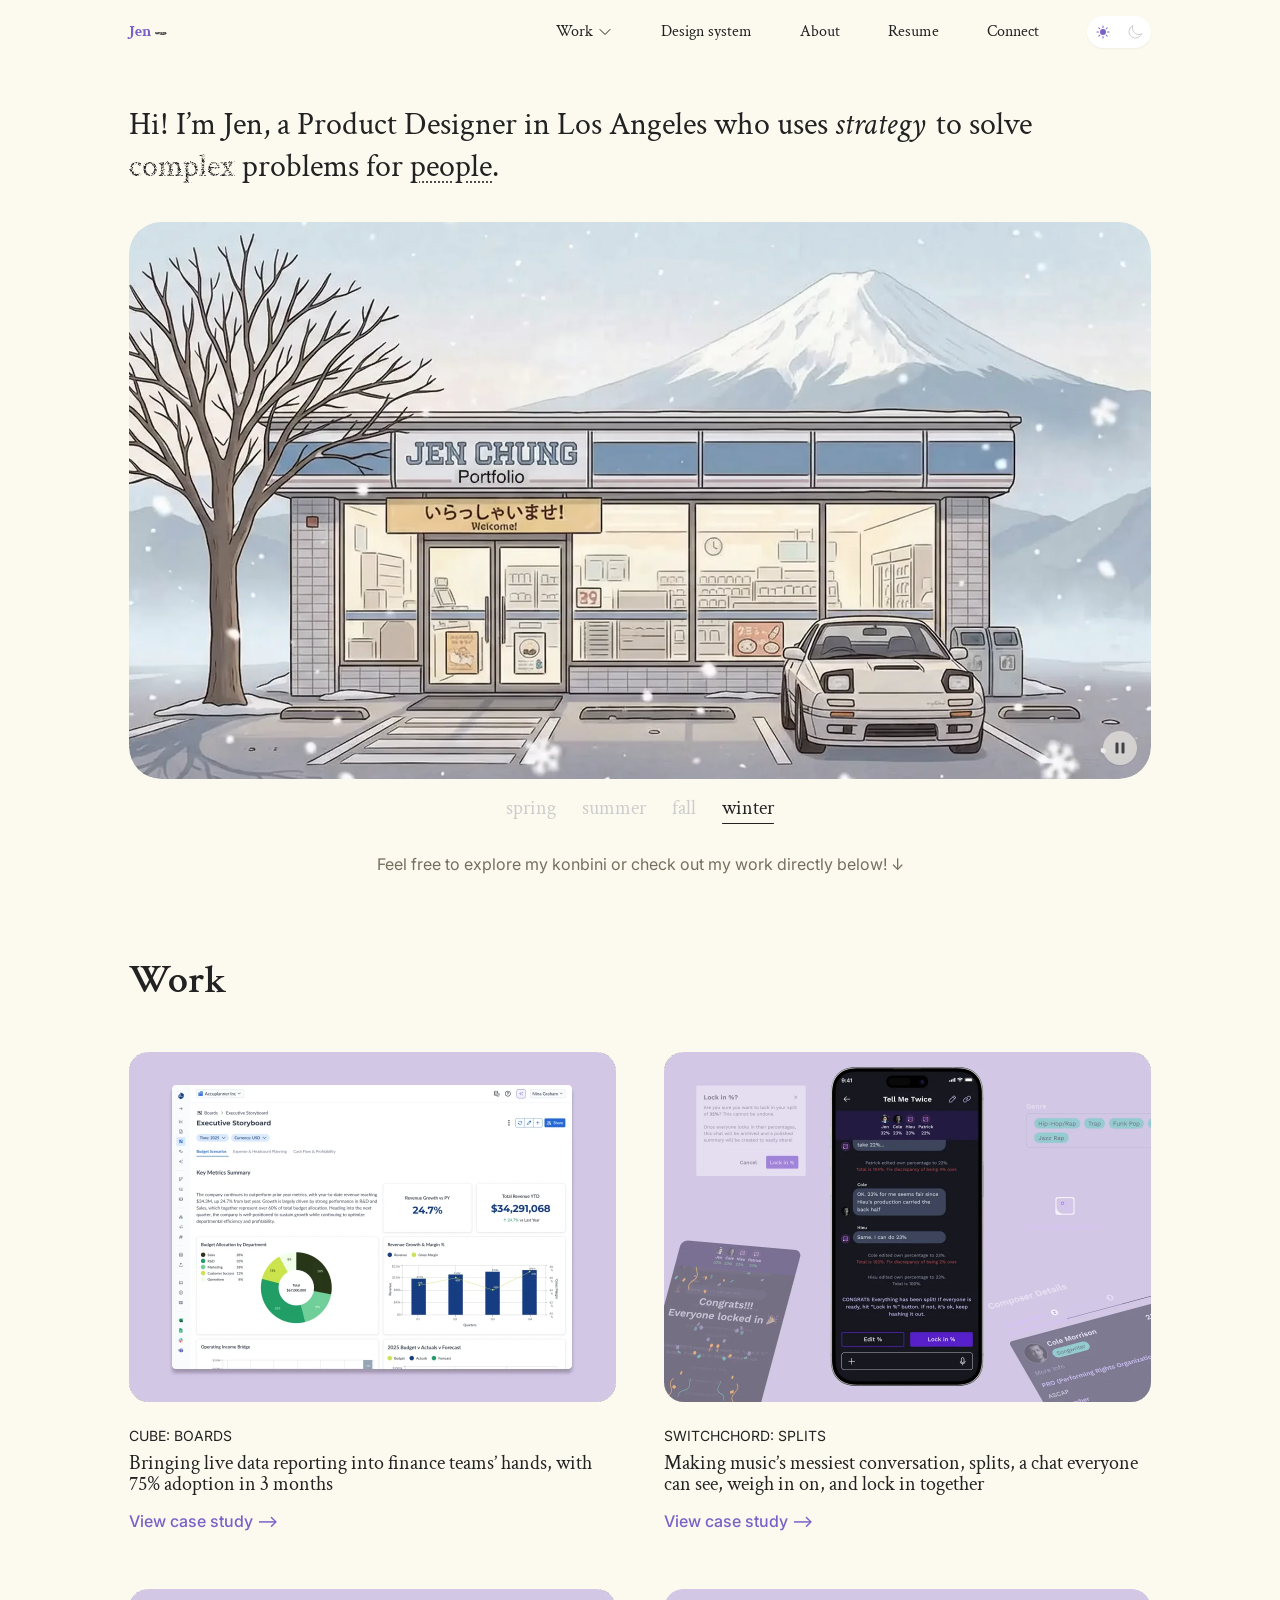
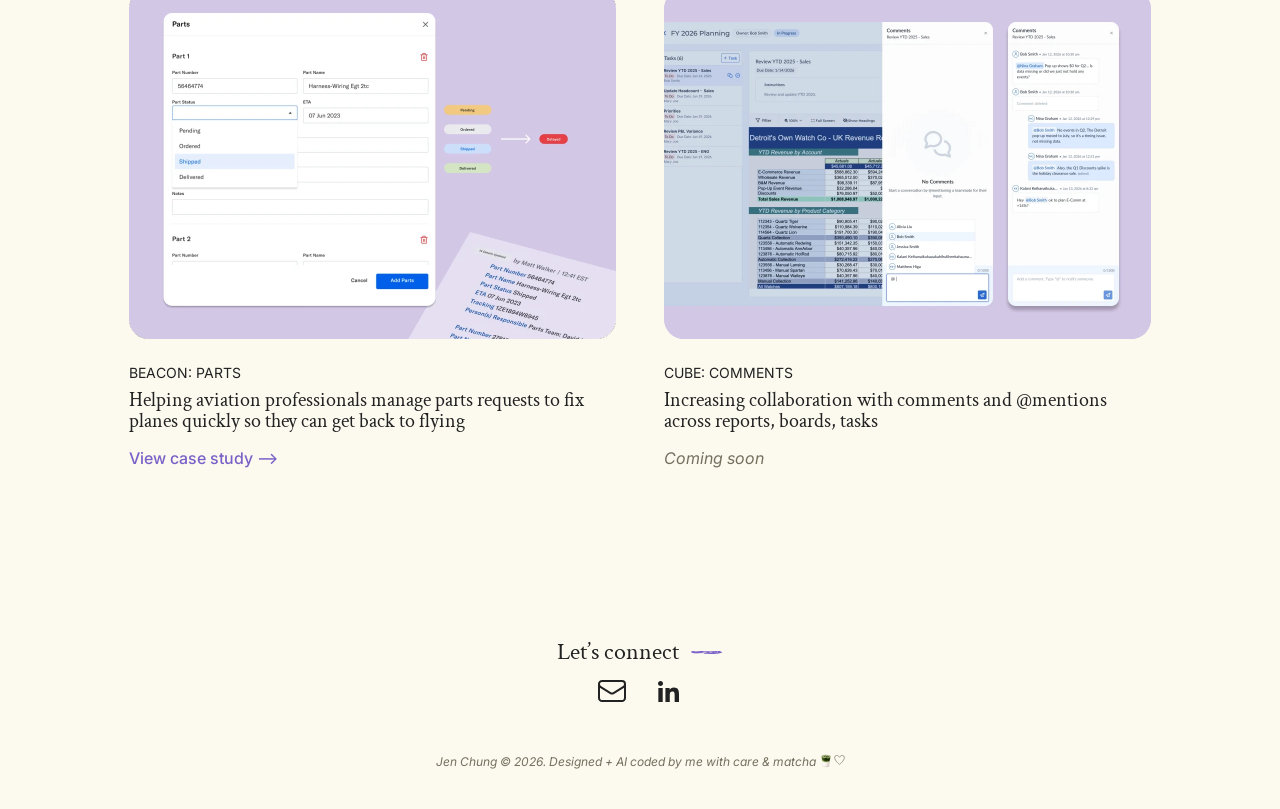
==== index.html @ a560f804 "Add Cube: Comments page; new copy, pagers, blurred 500s, new resumes - Cube: Comments: short page fr" ====
<!doctype html>
<html lang="en" data-theme="light">
<head>
<meta charset="utf-8">
<meta name="viewport" content="width=device-width, initial-scale=1">
<title>Jen Chung - Product Designer &amp; Builder</title>
<meta name="description" content="Jen Chung is a Product Designer in Los Angeles who uses strategy, craft, and curiosity to solve complex problems for people — mostly startups.">
<!-- Link previews (LinkedIn, Slack, iMessage…): images are 1200 × 630 in assets/share/ -->
<meta property="og:type" content="website">
<meta property="og:site_name" content="Jen Chung">
<meta property="og:title" content="Jen Chung - Product Designer &amp; Builder">
<meta property="og:description" content="Jen Chung is a Product Designer in Los Angeles who uses strategy, craft, and curiosity to solve complex problems for people — mostly startups.">
<meta property="og:url" content="https://jen-chung.com/">
<meta property="og:image" content="https://jen-chung.com/assets/share/home.jpg">
<meta property="og:image:width" content="1200">
<meta property="og:image:height" content="630">
<meta property="og:image:alt" content="The konbini storefront from Jen Chung’s portfolio, beside her name and intro">
<meta name="twitter:card" content="summary_large_image">
<link rel="icon" href="assets/favicon/favicon-48.png" sizes="48x48" type="image/png">
<link rel="icon" href="assets/favicon/favicon-light.svg" type="image/svg+xml" data-favicon>   <!-- js/site.js swaps in favicon-dark.svg in dark mode -->
<link rel="apple-touch-icon" href="assets/favicon/apple-touch-icon.png">
<!-- Analytics: Umami Cloud (no cookies). data-domains: only counts visits on the live site, not local previews.
     ✏️ jenchuu.github.io is there for testing during Phase 6: remove it (and reset the stats in Umami) before going live.
     Click events: links with data-umami-event="…" (Resume, Email, LinkedIn, case study cards) + "Case study unlocked" in js/site.js -->
<script defer src="https://cloud.umami.is/script.js" data-website-id="02b9c8de-7507-452b-8b9c-7aef02b59c9d" data-domains="jen-chung.com,www.jen-chung.com,jenchuu.github.io"></script>
<meta name="theme-color" content="#fcf9ef">
<script>
  // Set the theme before the page paints, so there's no flash of the wrong colors.
  // A visitor's choice is remembered; first-time visitors get light (the site's default).
  (function () {
    var t = 'light';
    try { t = localStorage.getItem('jc-theme') || t; } catch (e) {}
    document.documentElement.dataset.theme = t === 'dark' ? 'dark' : 'light';
    // Cards animate in as they scroll into view (skipped for reduced motion)
    if ('IntersectionObserver' in window && !matchMedia('(prefers-reduced-motion: reduce)').matches) document.documentElement.classList.add('reveal-ready');
  })();
</script>
<link rel="preconnect" href="https://fonts.googleapis.com">
<link rel="preconnect" href="https://fonts.gstatic.com" crossorigin>
<link rel="stylesheet" href="https://fonts.googleapis.com/css2?family=Crimson+Text:wght@400;600;700&family=Inter:ital,wght@0,400;0,500;1,400&display=swap">
<link rel="stylesheet" href="css/site.css">
</head>
<body>
<a class="skip-link" href="#work">Skip to work</a>

<!-- ===== Nav ===== -->
<header class="nav nav-auto wrap">
  <div class="nav-bar">
    <a class="logo" href="./" aria-label="Jen Chung, home">Jen<img src="assets/icons/logo-dash.svg" alt=""></a>
    <nav class="nav-links" aria-label="Main">
      <div class="nav-link-list" id="nav-menu">
        <div class="nav-work">
          <button class="nav-work-btn" type="button" aria-expanded="false" aria-controls="work-menu">Work<svg class="nav-chevron" viewBox="0 0 24 24" aria-hidden="true"><path d="m19.5 8.25-7.5 7.5-7.5-7.5" fill="none" stroke="currentColor" stroke-width="1.5" stroke-linecap="round" stroke-linejoin="round"/></svg></button>
          <div class="nav-work-menu" id="work-menu"><div>   <!-- ✏️ case studies, in this order -->
            <a href="cube-boards.html">Cube: Boards</a>
            <a href="switchchord-splits.html">Switchchord: Splits</a>
            <a href="parts-management.html">Beacon: Parts</a>
            <a href="cube-comments.html">Cube: Comments</a>
            <a class="nav-view-all" href="#work">View all <span class="arrow">--&gt;</span></a>
          </div></div>
        </div>
        <a href="design-system.html">Design system</a>
        <a href="about.html">About</a>
        <a href="https://drive.google.com/file/d/1gC43h86qrHcaTnvZw_c9qj-CiYkb4hD7/view?usp=sharing" target="_blank" rel="noopener" data-resume data-umami-event="Resume">Resume</a>
        <a href="mailto:hello@jen-chung.com" data-umami-event="Email">Connect</a>
      </div>
      <div class="nav-tools">
        <button class="theme-toggle" id="theme-toggle" type="button" aria-label="Dark mode" aria-pressed="false">
          <img class="is-light" src="assets/icons/sun-filled.svg" alt=""><img class="is-light" src="assets/icons/moon-outlined.svg" alt="">
          <img class="is-dark" src="assets/icons/sun-outlined.svg" alt=""><img class="is-dark" src="assets/icons/moon-filled.svg" alt="">
        </button>
        <button class="menu-btn" id="menu-btn" type="button" aria-label="Menu" aria-expanded="false" aria-controls="nav-menu">
          <svg class="menu-open" viewBox="0 0 24 24" width="32" height="32" aria-hidden="true"><path d="M3.75 6.75h16.5M3.75 12h16.5m-16.5 5.25h16.5" fill="none" stroke="currentColor" stroke-width="1.5" stroke-linecap="round" stroke-linejoin="round"/></svg>
          <svg class="menu-close" viewBox="0 0 24 24" width="32" height="32" aria-hidden="true"><path d="M6 18 18 6M6 6l12 12" fill="none" stroke="currentColor" stroke-width="1.5" stroke-linecap="round" stroke-linejoin="round"/></svg>
        </button>
      </div>
    </nav>
  </div>
</header>

<main>
  <h1 class="sr-only">Jen Chung - Product Designer &amp; Builder</h1>   <!-- the visible intro is inside the konbini frame; this gives the page its own main heading -->
  <!-- ===== Hero: the konbini (its own file, konbini/konbini-hero.html) ===== -->
  <section class="hero wrap" aria-label="Introduction">
    <iframe class="hero-frame" id="hero" title="Jen's konbini: intro and interactive storefront" allow="autoplay"></iframe>
  </section>

  <!-- ===== Work ===== -->
  <section class="section wrap" id="work" aria-labelledby="work-title">
    <div>
      <h2 id="work-title">Work</h2>
      <div class="grid grid-work">
        <!-- ✏️ Each card: image, label, description, link. -->
        <a class="card reveal" href="cube-boards.html" data-umami-event="Case study card" data-umami-event-study="cube-boards">
          <div class="card-media"><img src="assets/work/cube-boards.webp" alt="Cube Boards executive storyboard with budget and revenue charts" width="974" height="700" loading="lazy"></div>
          <div class="card-body">
            <h3 class="card-label">CUBE: BOARDS</h3>
            <p class="card-desc">Bringing live data reporting into finance teams’ hands, with 75% adoption in 3 months</p>
            <span class="card-cta" aria-hidden="true">View case study <span class="arrow">--&gt;</span></span>
          </div>
        </a>

        <a class="card reveal" href="switchchord-splits.html" data-umami-event="Case study card" data-umami-event-study="switchchord-splits">
          <div class="card-media"><img src="assets/work/switchchord-splits.webp" alt="Switchchord splits workspace chat where collaborators lock in their percentages" width="974" height="700" loading="lazy"></div>
          <div class="card-body">
            <h3 class="card-label">SWITCHCHORD: SPLITS</h3>
            <p class="card-desc">Making music’s messiest conversation, splits, a chat everyone can see, weigh in on, and lock in together</p>
            <span class="card-cta" aria-hidden="true">View case study <span class="arrow">--&gt;</span></span>
          </div>
        </a>

        <a class="card reveal" href="parts-management.html" data-umami-event="Case study card" data-umami-event-study="parts-management">
          <div class="card-media"><img src="assets/work/beacon-parts.webp" alt="Beacon parts request form with order status tags" width="974" height="700" loading="lazy"></div>
          <div class="card-body">
            <h3 class="card-label">BEACON: PARTS</h3>
            <p class="card-desc">Helping aviation professionals manage parts requests to fix planes quickly so they can get back to flying</p>
            <span class="card-cta" aria-hidden="true">View case study <span class="arrow">--&gt;</span></span>
          </div>
        </a>

        <a class="card reveal" href="cube-comments.html" data-umami-event="Case study card" data-umami-event-study="cube-comments">   <!-- a short page (hero + promo video) until the full case study is written -->
          <div class="card-media"><img src="assets/work/cube-comments.webp" alt="Cube comments and @mentions" width="974" height="700" loading="lazy"></div>
          <div class="card-body">
            <h3 class="card-label">CUBE: COMMENTS</h3>
            <p class="card-desc">Increasing collaboration with comments and @mentions across reports, boards, tasks</p>
            <span class="card-cta card-soon" aria-hidden="true">Coming soon</span>
          </div>
        </a>
      </div>
    </div>
  </section>

  <!-- ===== Archive: saved for a later release =====
       Hidden for the first release: a <template> isn't shown, read out or loaded. To bring it back, delete the
       <template> and </template> lines (js/site.js and css/site.css still handle #archive).
       ⚠️ Also switch venmo.html's pager back to "BACK TO ← Archive" (href index.html#archive, aria-label "Back to Archive"). -->
  <template id="archive-later">
  <section class="section wrap" id="archive" aria-labelledby="archive-title">
    <div>
      <h2 id="archive-title">Archive</h2>
      <!-- ✏️ Placeholder images and copy from Figma — replace as the archive is decided.
           To link a card, change <div class="card reveal"> to <a class="card reveal" href="…"> (and </div> to </a>). -->
      <div class="grid grid-archive">
        <div class="card reveal">
          <div class="card-media"><img src="assets/archive/cube-ai-improvements.webp" alt="" width="618" height="616"></div>
          <div class="card-body"><h3 class="card-label">CUBE: AI IMPROVEMENTS</h3><p class="card-desc">Led AI UX improvements across Boards, Decks, Planner, and AI Analyst</p></div>
        </div>
        <div class="card reveal">
          <div class="card-media"><img src="assets/archive/cube-background-tasks.webp" alt="" width="618" height="616"></div>
          <div class="card-body"><h3 class="card-label">CUBE: BACKGROUND TASKS</h3><p class="card-desc">Improved background task card states</p></div>
        </div>
        <div class="card reveal">
          <div class="card-media"><img src="assets/archive/cube-tables.webp" alt="" width="618" height="616"></div>
          <div class="card-body"><h3 class="card-label">CUBE: TABLES</h3><p class="card-desc">New feature where users can build tables directly in Cube Workspace and have it available everywhere tables are used, including spreadsheet</p></div>
        </div>
        <div class="card reveal">
          <div class="card-media"><img src="assets/archive/beacon-internal-teams.webp" alt="" width="618" height="616"></div>
          <div class="card-body"><h3 class="card-label">BEACON: INTERNAL TEAMS</h3><p class="card-desc">Helping aviation professionals manage parts requests to fix planes quickly so they can get back to flying</p></div>
        </div>
        <div class="card reveal">
          <div class="card-media"><img src="assets/archive/beacon-pause-maintenance.webp" alt="" width="618" height="616"></div>
          <div class="card-body"><h3 class="card-label">BEACON: PAUSE MAINTENANCE</h3><p class="card-desc">Feature added to Venmo to help users easily split uneven shared bills</p></div>
        </div>
        <div class="card reveal">
          <div class="card-media"><img src="assets/archive/beacon-custom-message-tags.webp" alt="" width="618" height="616"></div>
          <div class="card-body"><h3 class="card-label">BEACON: CUSTOM MESSAGE TAGS</h3><p class="card-desc">Feature added to Venmo to help users easily split uneven shared bills</p></div>
        </div>
        <a class="card reveal" href="venmo.html" data-umami-event="Case study card" data-umami-event-study="venmo">   <!-- opens the Venmo case study -->
          <div class="card-media"><img src="assets/archive/venmo.webp" alt="" width="618" height="616"></div>
          <div class="card-body"><h3 class="card-label">VENMO</h3><p class="card-desc">Feature added to Venmo to help users easily split uneven shared bills</p></div>
        </a>
        <div class="card reveal">
          <div class="card-media"><img src="assets/archive/hack-for-la.webp" alt="" width="618" height="616"></div>
          <div class="card-body"><h3 class="card-label">HACK FOR LA: CIVIC TECH JOBS</h3><p class="card-desc">Helping aviation professionals manage parts requests to fix planes quickly so they can get back to flying</p></div>
        </div>
        <div class="card reveal">
          <div class="card-media"><img src="assets/archive/traversync.webp" alt="" width="618" height="616"></div>
          <div class="card-body"><h3 class="card-label">TRAVERSYNC: MOBILE APP</h3><p class="card-desc">Feature added to Venmo to help users easily split uneven shared bills</p></div>
        </div>
      </div>
    </div>
  </section>
  </template>
</main>

<!-- ===== Footer ===== -->
<footer class="footer" id="connect">
  <div class="connect">
    <h2 class="connect-title">Let’s connect <img src="assets/icons/connect-line.svg" alt=""></h2>
    <div class="socials">
      <a href="mailto:hello@jen-chung.com" data-umami-event="Email" aria-label="Email Jen">
        <svg viewBox="-3 0 30 24" aria-hidden="true"><path d="M21.75 6.75v10.5a2.25 2.25 0 0 1-2.25 2.25h-15a2.25 2.25 0 0 1-2.25-2.25V6.75m19.5 0A2.25 2.25 0 0 0 19.5 4.5h-15a2.25 2.25 0 0 0-2.25 2.25m19.5 0v.243a2.25 2.25 0 0 1-1.07 1.916l-7.5 4.615a2.25 2.25 0 0 1-2.36 0L3.32 8.91a2.25 2.25 0 0 1-1.07-1.916V6.75" fill="none" stroke="currentColor" stroke-width="1.5" stroke-linecap="round" stroke-linejoin="round"/></svg>
      </a>
      <a href="https://www.linkedin.com/in/jennifer-chung/" data-umami-event="LinkedIn" target="_blank" rel="noopener" aria-label="Jen on LinkedIn">
        <svg viewBox="0 0 40 32" aria-hidden="true"><path fill="currentColor" d="M14.7006 26.8802H10.3469V12.9395H14.7006V26.8802ZM12.5214 11.0379C11.1292 11.0379 10 9.89131 10 8.50703C10 7.84212 10.2656 7.20443 10.7385 6.73426C11.2114 6.26409 11.8527 5.99995 12.5214 5.99995C13.1901 5.99995 13.8315 6.26409 14.3043 6.73426C14.7772 7.20443 15.0428 7.84212 15.0428 8.50703C15.0428 9.89131 13.9131 11.0379 12.5214 11.0379ZM30.9953 26.8802H26.6509V20.0939C26.6509 18.4766 26.6181 16.4025 24.3873 16.4025C22.1237 16.4025 21.7769 18.1597 21.7769 19.9774V26.8802H17.4278V12.9395H21.6034V14.8412H21.6644C22.2456 13.7458 23.6655 12.59 25.7838 12.59C30.19 12.59 31 15.475 31 19.2224V26.8802H30.9953Z"/></svg>
      </a>
    </div>
  </div>
  <p class="colophon">Jen Chung © 2026. Designed + AI coded by me with care &amp; <span class="colophon-end">matcha<span class="colophon-icons" aria-hidden="true"><img src="assets/icons/matcha.png" alt="" width="12" height="15"><svg viewBox="0 0 11.35 10.86" width="11" height="10"><path d="M5.676 10.375S13.243 4.082 10.294 1.138C7.984-1.168 5.676 2.488 5.676 2.488S3.365-1.168 1.056 1.138C-1.891 4.082 5.676 10.375 5.676 10.375Z" fill="none" stroke="currentColor" stroke-width=".75"/></svg></span></span></p>
</footer>

<script src="js/site.js"></script>
</body>
</html>
---- css/site.css ----
/* ==========================================================================
   jen-chung.com — site styles
   Design source: Figma "Portfolio designs 2026" › Home_LightTheme_Final / Home_DarkTheme_Final
   ========================================================================== */

/* ---- Tokens ----------------------------------------------------------------
   Same names as Figma › Style Guide 2026 › Design System 2026 (a Figma variable like text/primary
   is --text-primary here). Colors are set once for light mode, then swapped in the dark block
   below. ✏️ To change a color everywhere, change it here.
   Icons are Heroicons v2 (heroicons.com), outline style with a 1.5 stroke, solid for the active
   light/dark icon. The one exception is the LinkedIn logo (Font Awesome brands). */
/* Color, light mode. [data-theme] on any element (not just the page) switches what's inside it,
   which is how the design system page shows both modes side by side. */
:root, [data-theme="light"] {
  --bg-page: #fcf9ef;
  --bg-image: #d3c6e6;                   /* behind images and the video while they load */
  --bg-toggle: #ffffff;
  --bg-veil: rgb(252 249 239 / .9);      /* page color at 90%: password overlay + full-screen viewer */
  --text-primary: #222222;
  --text-secondary: #75705e;             /* labels, captions, colophon: 4.7:1 on the page (WCAG AA) */
  --text-on-accent: #ffffff;             /* text on a purple button */
  --text-heading: #6432ad;               /* case study section titles, stat numbers, card titles */
  --accent-default: #7961c7;
  --accent-hover: #6432ad;               /* text buttons + password button on hover / press */
  --border-card: linear-gradient(#7961c7, #7961c7);   /* solid for now; an image, so it can become a gradient */
  --border-rule: #cccccc;
  --border-input: #4e4e4e;
  --status-error: #d62022;               /* 4.9:1 on the page */
  --status-highlight: #d62022;           /* red "look here" boxes (screenshots look the same in both modes) */
}
:root {
  /* Type */
  --font-serif: "Crimson Text", Georgia, "Times New Roman", serif;   /* headings */
  --font-sans: "Inter", system-ui, -apple-system, "Segoe UI", sans-serif;   /* body, labels, buttons */

  /* Radius */
  --radius-xs: 4px;         /* focus ring */
  --radius-s: 8px;          /* ✏️ visuals, ✕, skip link, social icons */
  --radius-m: 16px;         /* outlined cards */
  --radius-l: 20px;         /* home cards */
  --radius-pill: 999px;     /* buttons, chips, toggle */

  /* Layout */
  --layout-content: 1022px; /* content column at 1280 (129px each side) */
  --layout-gutter: 16px;
  --layout-nav-height: 64px;

  /* Motion */
  --ease-out: cubic-bezier(.2, .8, .2, 1);
  --ease-rise: cubic-bezier(.16, 1, .3, 1);   /* soft rise, main images */

  /* Page settings */
  --hero-gap: 40px;         /* nav → intro sentence */
  --reveal-dur: 2s;         /* ✏️ how long each card's entrance takes */
}
[data-theme="dark"] {
  --bg-page: #121212;
  --bg-veil: rgb(18 18 18 / .9);
  --text-primary: #f2f2f2;
  --text-secondary: #a5a08f;             /* 7.2:1 on the page */
  --text-on-accent: #222222;
  --text-heading: #d4b5ff;               /* the light-mode purple is too dark to read here */
  --accent-default: #9e81ee;
  --accent-hover: #b39cf2;               /* lighter here, so it keeps contrast */
  --border-card: linear-gradient(to left, #7961c7, #d4b5ff 33%, #7961c7 67%);   /* as in Figma dark */
  --border-rule: #4e4e4e;
  --border-input: #cccccc;
  --status-error: #ef5b5c;               /* 5.6:1 on the page */
}
@media (min-width: 760px)  { :root { --layout-gutter: 24px; } }
@media (min-width: 1000px) { :root { --layout-gutter: max(24px, calc((100vw - var(--layout-content)) / 2)); } }

/* ---- Base ------------------------------------------------------------------- */
*, *::before, *::after { box-sizing: border-box; }
html { scroll-behavior: smooth; -webkit-text-size-adjust: 100%; }
@media (prefers-reduced-motion: reduce) { html { scroll-behavior: auto; } }
body {
  margin: 0;
  background: var(--bg-page);
  color: var(--text-primary);
  font-family: var(--font-serif);
  -webkit-font-smoothing: antialiased;
  transition: background-color .3s ease, color .3s ease;
}
img { display: block; max-width: 100%; }
a { color: inherit; }
button { font: inherit; color: inherit; background: none; border: 0; padding: 0; cursor: pointer; }
:focus-visible { outline: 2px solid var(--accent-default); outline-offset: 3px; border-radius: var(--radius-xs); }
.sr-only { position: absolute; width: 1px; height: 1px; overflow: hidden; clip: rect(0 0 0 0); white-space: nowrap; }
.skip-link { position: absolute; left: 16px; top: -48px; z-index: 100; padding: 8px 12px; border-radius: var(--radius-s); background: var(--text-primary); color: var(--bg-page); font-family: var(--font-sans); font-size: 14px; text-decoration: none; }
.skip-link:focus { top: 12px; }

.wrap { width: 100%; padding-inline: var(--layout-gutter); }
.wrap > * { max-width: var(--layout-content); margin-inline: auto; }

/* ---- Nav -------------------------------------------------------------------- */
.nav { position: relative; z-index: 20; }
.nav-bar {
  height: var(--layout-nav-height);
  display: flex; align-items: center; justify-content: space-between;
}
.logo {
  display: inline-flex; align-items: center; gap: 4px;
  font-weight: 700; font-size: 16px; line-height: 1.28;
  color: var(--accent-default);
  text-decoration: none;
}
.logo img { width: 12px; height: 20px; }
.nav-links { display: flex; align-items: center; gap: 48px; }
.nav-links a, .nav-work-btn {
  font-size: 16px; line-height: 1.37;
  text-decoration: none;
  transition: color .2s ease;
}
.nav-links a:hover { color: var(--accent-default); }
.nav-links a[aria-current] { text-decoration: underline; text-decoration-thickness: 1px; text-underline-offset: 6px; }   /* the page you're on (Design system, or the case study in the Work menu) */

/* Work: opens a list of the case studies + View all (Figma 4802:413; on phones it expands
   inside the full-page menu instead, Figma 4817:691). Opens on hover or click (js/site.js). */
.nav-work-btn { display: inline-flex; align-items: center; gap: 4px; }
.nav-chevron { width: 16px; height: 16px; flex: none; transition: transform .25s var(--ease-out); }
.nav-work-menu > div { display: flex; flex-direction: column; gap: 4px; }
.nav-work-menu a { padding: 10px 0; }
.nav-work-menu a:hover { color: var(--accent-hover); }
/* View all: a text button, like View case study on the cards */
.nav-links .nav-view-all {
  align-self: flex-start;
  padding: 8px; margin-inline: -8px;   /* like .card-cta: lines up with the text around it */
  font-family: var(--font-sans); font-weight: 500; font-size: 16px; line-height: 1.37;
  color: var(--accent-default);
}
.nav-view-all .arrow { display: inline-block; transition: transform .25s var(--ease-out); }
.nav-view-all:hover .arrow, .nav-view-all:focus-visible .arrow { transform: translateX(4px); }
.nav-links .nav-view-all:hover, .nav-links .nav-view-all:focus-visible { color: var(--accent-hover); }
@media (prefers-reduced-motion: reduce) { .nav-view-all:hover .arrow, .nav-view-all:focus-visible .arrow { transform: none; } }

/* Light/dark switch (Figma 6796:8401) */
.theme-toggle {
  display: inline-flex; align-items: center; gap: 16px;
  padding: 8px; border-radius: var(--radius-pill);
  background: var(--bg-toggle);
  box-shadow: 0 1px 2px rgba(10, 13, 18, .05);
}
.theme-toggle img { width: 16px; height: 16px; }
:root[data-theme="dark"] .theme-toggle .is-light,
:root:not([data-theme="dark"]) .theme-toggle .is-dark { display: none; }

/* ☰ turns into the same ✕ as the case-study close buttons (they swap with a quick fade + turn) */
.menu-btn { display: none; width: 32px; height: 32px; place-items: center; }
.menu-btn svg { grid-area: 1 / 1; transition: opacity .2s ease, transform .25s var(--ease-out); }
.menu-close { opacity: 0; transform: rotate(-45deg); }
.nav.is-open .menu-open { opacity: 0; transform: rotate(45deg); }
.nav.is-open .menu-close { opacity: 1; transform: none; }
.nav-tools { display: flex; align-items: center; gap: 16px; }

/* Phones: ☰ opens a full-page menu with lines between the links; Work expands in place,
   its case studies indented underneath */
@media (max-width: 759px) {
  .menu-btn { display: inline-grid; }
  .nav-links .nav-link-list {
    position: absolute; left: 0; right: 0; top: var(--layout-nav-height);
    height: calc(100vh - var(--layout-nav-height));
    height: calc(100dvh - var(--layout-nav-height));
    overflow-y: auto; overscroll-behavior: contain;
    display: flex; flex-direction: column;
    padding: 8px var(--layout-gutter) 20px;
    background: var(--bg-page);
    opacity: 0; transform: translateY(-8px); visibility: hidden;
    transition: opacity .2s ease, transform .25s var(--ease-out), visibility 0s linear .25s;
  }
  .nav.is-open .nav-link-list { opacity: 1; transform: none; visibility: visible; transition-delay: 0s; }
  .nav-link-list > a, .nav-work-btn { padding: 10px 0; font-size: 20px; }
  .nav-link-list > * + * { margin-top: 4px; border-top: 1px solid var(--border-rule); }   /* 4px, the line, 4px */
  .nav-link-list > * + a { padding-top: 13px; }
  .nav-work-btn { width: 100%; justify-content: space-between; text-align: left; }
  .nav-chevron { width: 24px; height: 24px; transition: none; }   /* flips straight to ⌃, no turn */
  .nav-work.is-open .nav-chevron { transform: rotate(180deg); }
  .nav-work-menu { display: grid; grid-template-rows: 0fr; transition: grid-template-rows .3s var(--ease-out); }
  .nav-work-menu > div { min-height: 0; overflow: hidden; visibility: hidden; transition: visibility 0s linear .3s; }
  .nav-work.is-open .nav-work-menu { grid-template-rows: 1fr; }
  .nav-work.is-open .nav-work-menu > div { visibility: visible; transition-delay: 0s; }
  .nav-work-menu a { padding: 4px 0 4px 24px; font-size: 20px; }
  .nav-work-menu a:first-child { margin-top: 4px; }
  .nav-links .nav-view-all { margin-left: 16px; }   /* 24px indent − 8px padding, so View all lines up with the case studies */
}
:root.menu-locked { overflow: hidden; }   /* the page stays put behind the full-page menu */

/* Desktop: the case studies drop down under Work */
@media (min-width: 760px) {
  .nav-link-list { display: contents; }
  .nav-links, .nav-work { align-self: stretch; }   /* full bar height, so the pointer can travel down to the menu */
  .nav-work { position: relative; display: flex; align-items: center; }
  .nav-work.is-open .nav-work-btn { color: var(--accent-hover); }
  .nav-work-menu {
    position: absolute; top: 100%; left: -10px;
    width: max-content;
    padding: 8px 16px 20px;
    border-radius: var(--radius-s);
    background: var(--bg-page);
    box-shadow: 0 12px 24px -16px rgba(0, 0, 0, .35);
    opacity: 0; transform: translateY(-8px); visibility: hidden;
    transition: opacity .2s ease, transform .25s var(--ease-out), visibility 0s linear .25s;
  }
  .nav-work.is-open .nav-work-menu { opacity: 1; transform: none; visibility: visible; transition-delay: 0s; }
}

/* Every page: the nav stays pinned to the top while you scroll */
.nav-auto {
  position: sticky; top: 0;
  background: var(--bg-page);
  transition: background-color .3s ease;
}

/* ---- Hero (konbini) ----------------------------------------------------------- */
.hero { padding-top: var(--hero-gap); }
/* Inside the konbini (#konbini): the fridge is a page of its own */
.in-konbini main > :not(.hero), .in-konbini .footer { display: none; }
.hero-frame {
  display: block; width: 100%;
  height: min(805px, calc(100svh - var(--layout-nav-height) - var(--hero-gap)));   /* JS refines this */
  min-height: 420px;
  border: 0;
  background: transparent;
  color-scheme: normal;
  transition: height .35s var(--ease-out);
}

/* ---- Sections ------------------------------------------------------------------ */
.section { scroll-margin-top: calc(var(--layout-nav-height) + 24px); }   /* clear the sticky nav once it comes back */
.section h2 {
  margin: 0 0 48px;
  font-family: var(--font-serif); font-weight: 600;
  font-size: 40px; line-height: 1.2;
}
#work { padding-top: 80px; padding-bottom: 120px; }
#archive { padding-bottom: 80px; }

.grid { display: grid; row-gap: 48px; }
.grid-work { grid-template-columns: repeat(2, minmax(0, 1fr)); column-gap: 48px; }   /* same as the row gap; cards are 487px wide at full width */
.grid-archive { grid-template-columns: repeat(3, minmax(0, 1fr)); column-gap: 48px; }
@media (max-width: 999px) {
  .grid-archive { grid-template-columns: repeat(2, minmax(0, 1fr)); column-gap: 32px; }
}
@media (max-width: 759px) {
  .grid-work, .grid-archive { grid-template-columns: 1fr; row-gap: 40px; }
  .section h2 { font-size: 32px; margin-bottom: 32px; }
  #work { padding-top: 64px; padding-bottom: 80px; }
}

/* ---- Cards ---------------------------------------------------------------------- */
.card { display: flex; flex-direction: column; gap: 24px; text-decoration: none; color: inherit; }
.card-media {
  position: relative;
  border-radius: var(--radius-l); overflow: hidden;
  background: var(--bg-image);
  aspect-ratio: 487 / 350;
}
/* Hover: a dark overlay on the image (clickable cards only) */
a.card .card-media::after {
  content: ""; position: absolute; inset: 0;
  background: rgba(18, 14, 28, .55);
  opacity: 0;
  transition: opacity .35s ease;
  pointer-events: none;
}
a.card:hover .card-media::after,
a.card:focus-visible .card-media::after { opacity: 1; }
.card-media img { transition: transform .8s var(--ease-out); }
a.card:hover .card-media img,
a.card:focus-visible .card-media img { transform: scale(1.06); }   /* slow zoom under the overlay */
.grid-archive .card-media { aspect-ratio: 309 / 308; }
.card-media img { width: 100%; height: 100%; object-fit: cover; }
.card-body { display: flex; flex-direction: column; align-items: flex-start; gap: 8px; }
.card-label { margin: 0; font-family: var(--font-sans); font-weight: 400; font-size: 14px; line-height: 1.37; }
.card-desc { margin: 0; font-weight: 400; font-size: 20px; line-height: 1.05; }
.card-cta {
  padding: 8px;
  margin-inline: -8px;   /* text buttons: the padding stays (tap area, focus ring), but the text lines up with the text around it */
  font-family: var(--font-sans); font-weight: 500; font-size: 16px; line-height: 1.37;
  color: var(--accent-default);
  transition: color .15s ease;
}
.card-cta .arrow { display: inline-block; transition: transform .25s var(--ease-out); }
.card-soon { color: var(--text-secondary); font-weight: 400; font-style: italic; }
a.card:hover .card-cta .arrow,
a.card:focus-visible .card-cta .arrow { transform: translateX(4px); }
/* Text buttons darken on hover; on touch screens that's the brief pressed state instead
   (hover only where there's a real pointer, so a tap doesn't leave it stuck dark) */
@media (hover: hover) {
  a.card:hover .card-cta, .cs-pager a:hover { color: var(--accent-hover); }
}
a.card:focus-visible .card-cta, .cs-pager a:focus-visible,
a.card:active .card-cta, .cs-pager a:active { color: var(--accent-hover); }

/* ---- Entrance: cards drop in from above as they scroll into view (archive: from the left) ----
   Only when JS has marked the page ready (so cards are never hidden without JS).
   Cards come in reading order, 0.5s apart (see js/site.js). */
.reveal-ready .reveal > * {   /* the card's contents animate; the card itself stays measurable */
  opacity: 0;
  transform: translateY(-32px);
  clip-path: inset(0 0 100% 0);
  transition:
    opacity calc(var(--reveal-dur) * .75) ease var(--reveal-delay, 0s),
    transform var(--reveal-dur) var(--ease-out) var(--reveal-delay, 0s),
    clip-path var(--reveal-dur) var(--ease-out) var(--reveal-delay, 0s);
}
.reveal-ready .reveal > .card-body { transition-delay: calc(var(--reveal-delay, 0s) + .2s); }
.reveal-ready .reveal.is-in > * { opacity: 1; transform: none; clip-path: inset(-8px -8px -8px -8px); }
/* Archive cards: quicker, and they wipe in from the left (the row slides sideways) */
.reveal-ready .grid-archive > .reveal > * { --reveal-dur: .8s; transform: translateX(-24px); clip-path: inset(0 100% 0 0); }
.reveal-ready .grid-archive > .reveal > .card-body { transition-delay: calc(var(--reveal-delay, 0s) + .1s); }
.reveal-ready .grid-archive > .reveal.is-in > * { transform: none; clip-path: inset(-8px -8px -8px -8px); }
/* Delays are set per card by js/site.js (reading order, 0.5s apart). */
@media (prefers-reduced-motion: reduce) {
  a.card:hover .card-cta .arrow, a.card:hover .card-media img { transform: none; }
  .reveal-ready .reveal > *, .reveal-ready .grid-archive > .reveal > * { transform: none; clip-path: none; transition: opacity .4s ease; }
}

/* ---- Footer ---------------------------------------------------------------------- */
.footer {
  min-height: 211px;
  display: flex; flex-direction: column; align-items: center; justify-content: space-between;
  gap: 32px;
  padding: 40px var(--layout-gutter);
  text-align: center;
}
.connect { display: flex; flex-direction: column; align-items: center; gap: 8px; }
.connect-title {
  display: flex; align-items: center; gap: 12px;
  margin: 0;
  font-family: var(--font-serif); font-weight: 400; font-size: 24px; line-height: 1.2;   /* heading/connect: Regular, as in the Figma design system */
}
.connect-title img { width: 32px; height: 3px; transform: scaleY(-1); }
.socials { display: flex; gap: 16px; }
.socials a { display: grid; place-items: center; width: 40px; height: 32px; border-radius: var(--radius-s); transition: color .2s ease, transform .2s ease; }
.socials a:hover { color: var(--accent-default); transform: translateY(-2px); }
.socials svg { width: 40px; height: 32px; }
.colophon { margin: 0; font-family: var(--font-sans); font-style: italic; font-size: 12px; line-height: 1.28; color: var(--text-secondary); }
.colophon-end { white-space: nowrap; }   /* the icons never wrap onto a line of their own */
.colophon-icons { display: inline-flex; align-items: center; gap: 2px; margin-left: 4px; vertical-align: -2px; }
.colophon-icons img { width: 12px; height: 15px; }

/* ---- Archive: horizontal scroll ------------------------------------------------------
   A row of cards. js/site.js pins the section and slides the row left as you scroll down;
   with reduced motion or on very short screens it's a row you swipe (with snap). */
.grid-archive {
  display: flex; gap: 48px;
  grid-template-columns: none;
  overflow-x: auto; overscroll-behavior-x: contain;
  scroll-snap-type: x mandatory;
  scrollbar-width: none;
  margin-inline: calc(-1 * var(--layout-gutter)); padding-inline: var(--layout-gutter);
  scroll-padding-inline: var(--layout-gutter);
}
.grid-archive::-webkit-scrollbar { display: none; }
.grid-archive > .card { flex: 0 0 min(380px, 46vh, 78vw); scroll-snap-align: start; }
@media (max-width: 759px) { .grid-archive { gap: 24px; } }

/* pinned (set by JS) */
.archive-pin { position: relative; }
.archive-stage { position: sticky; display: flex; align-items: center; overflow-x: clip; }   /* top: set by JS (centered) */
.archive-stage > div { width: 100%; max-width: var(--layout-content); margin-inline: auto; }
#archive.is-pinned .grid-archive { overflow: visible; scroll-snap-type: none; will-change: transform; }
.archive-pin { max-width: none; margin-inline: calc(-1 * var(--layout-gutter)); }                 /* full-bleed: cards slide off the screen edge */
.archive-stage { padding-inline: var(--layout-gutter); }

/* ---- Case studies ---------------------------------------------------------------------
   Figma "Portfolio designs 2026" › Cube Boards case study (light 9897:8171, dark 9702:17058).
   Each section is a title (left, pinned while its section scrolls by) and a 668px column. */
:root {
  --cs-pin-top: 24px;       /* ✏️ how far below the top of the screen (or the nav, when it's showing) a pinned title sits */
}

.cs { font-family: var(--font-sans); }
.cs :where(p, h1, h2, h3, figure, dl, dd, ul) { margin: 0; }
.cs img { width: 100%; height: auto; }
.cs-video { display: block; width: 100%; height: auto; background: var(--bg-image); }
/* Rounded corners on every visual (a crop frame is rounded instead of the image inside it) */
.cs :is(img:not(.crop img), .crop, .cs-video),
.lb-item > :is(img, .crop) { border-radius: var(--radius-s); }

/* Title + main images */
.cs-head { padding-top: 56px; }                      /* case studies: 56px below the nav at every size */
.ds .cs-head { padding-top: 32px; }                  /* other pages (Design system, About): 32px */
.cs-label { font-family: var(--font-sans); font-size: 24px; line-height: 1.5; color: var(--accent-default); text-transform: uppercase; }
.cs-title { margin-top: 8px; font-family: var(--font-serif); font-weight: 600; font-size: 56px; line-height: 1; }
.cs-hero { display: grid; grid-template-columns: repeat(2, minmax(0, 1fr)); gap: 16px; margin-top: 32px; }
.cs-hero img { aspect-ratio: 503 / 358; object-fit: cover; }

/* Sections */
.cs-body { padding-top: 80px; }
.cs-section {
  display: grid; grid-template-columns: 314px minmax(0, 1fr); column-gap: 40px; align-items: start;
  padding-top: 80px;
  border-top: 1px solid var(--border-rule);
}
.cs-section + .cs-section { margin-top: 80px; }
.cs-h2 {
  position: sticky; top: calc(var(--layout-nav-height) + var(--cs-pin-top));   /* just below the nav */
  font-family: var(--font-serif); font-weight: 600; font-size: 56px; line-height: 1.2;   /* ✏️ */
  color: var(--text-heading);
}
.cs-main { display: flex; flex-direction: column; gap: 40px; min-width: 0; }
.cs-main-tight { gap: 16px; }
.cs-text { font-size: 18px; line-height: 1.37; }
.cs-text > p + p { margin-top: 1.37em; }             /* one empty line between paragraphs */
.cs-text-joined > p + p { margin-top: 0; }
.cs-text b { font-weight: 700; }
.cs-text a { color: inherit; text-underline-position: from-font; }
.cs-text a:hover { color: var(--accent-default); }
.cs-lede { margin-bottom: 16px; font-family: var(--font-serif); font-weight: 600; font-size: 24px; line-height: 1.5; }

/* Numbered steps: title, text, then images */
.cs-step { display: flex; flex-direction: column; gap: 8px; }
.cs-h3 { font-family: var(--font-serif); font-weight: 600; font-size: 24px; line-height: 1.5; }   /* heading/m: step titles */
.cs-step > p { font-size: 16px; line-height: 1.37; }

/* Images and captions */
.cs-figure, .cs-pair figure { display: flex; flex-direction: column; gap: 8px; }
.cs figcaption { font-size: 16px; line-height: 1.37; color: var(--text-secondary); }
.cs-shots { display: flex; flex-direction: column; gap: 16px; }
/* The two main images rise in on load (once both have loaded, the second a beat later) */
.cs-hero.will-rise img { opacity: 0; transform: translateY(40px); }
.cs-hero.will-rise img.is-in {
  opacity: 1; transform: none;
  transition: opacity 1s ease, transform 1.4s var(--ease-rise);   /* ✏️ speed */
}
.cs-hero.will-rise img + img.is-in { transition-delay: .15s; }

/* Soft rise: titles, paragraphs, images and cards fade in and rise 16px as they scroll into view,
   a beat apart when several arrive together (js/site.js adds .is-in). Same easing as the main images. */
/* (On the design system page the long blocks rise a row at a time, and its intro paragraphs too.) */
.cs-rise-ready :is(.cs-label, .cs-title, .cs-h2, .cs-meta > div, .cs-meta-title, .cs-text > *, .cs-main > :not(.cs-text, .ds-colors, .ds-scale-wrap),
  .ds-intro, .ds .cs-main > .cs-text, .ds-colors > *, .ds-specimen, .ds-step):not(.is-in) {
  opacity: 0; transform: translateY(16px);              /* ✏️ how far it rises */
}
.cs-rise-ready .is-in {
  transition: opacity .6s ease var(--rise-delay, 0s), transform .9s var(--ease-rise) var(--rise-delay, 0s);
}

/* % numbers flip through digits once when they come into view (js/site.js) */
.cs-stat-num { font-variant-numeric: tabular-nums; }
.cs-pair { display: grid; grid-template-columns: repeat(2, minmax(0, 1fr)); gap: 16px; align-items: start; }
.cs-pair img { aspect-ratio: 326 / 232; object-fit: cover; }
/* A window onto part of an image: the frame sets the shape, the image's inline style the crop */
.crop { position: relative; overflow: hidden; }
.cs .crop img { position: absolute; max-width: none; }
.mark { position: absolute; top: 16.25%; height: 20%; border: 2px solid var(--status-highlight); }

/* Role / timeline / platform / team */
.cs-meta { display: flex; flex-direction: column; gap: 40px; }
.cs-meta > div { display: flex; flex-direction: column; gap: 16px; }
.cs-meta dt, .cs-meta-title { font-family: var(--font-sans); font-weight: 600; font-size: 18px; line-height: 1.5; color: var(--text-secondary); text-transform: uppercase; }
.cs-meta dd { font-size: 18px; line-height: 1.37; }
.cs-overview .cs-main { gap: 16px; }
.cs-overview .cs-stats { margin-top: 8px; }          /* 24px below the summary */

/* Outlined cards: stats and use cases */
.cs-stats, .cs-cards { display: flex; gap: 40px; }
.cs-cards { gap: 24px; }
.cs-stat, .cs-card {
  flex: 1 1 0; min-width: 0;
  display: flex; flex-direction: column; gap: 8px;
  padding: 16px 24px;
  border: 1px solid transparent; border-radius: var(--radius-m);
  background: linear-gradient(var(--bg-page), var(--bg-page)) padding-box, var(--border-card) border-box;
  font-size: 16px; line-height: 1.37;
}
.cs-stat { text-align: center; }
.cs-stat-num { font-family: var(--font-serif); font-weight: 600; font-size: 24px; line-height: 1.5; color: var(--text-heading); }
.cs-card h3 { font-family: var(--font-serif); font-weight: 600; font-size: 18px; line-height: 1.5; color: var(--text-heading); }
.chips { display: flex; gap: 8px; padding: 0; list-style: none; }   /* one row, as in Figma (wraps on smaller screens) */
/* Chip (Figma: Chip, Color=Gray / Purple). Gray is the default; add .chip-purple for the purple one */
.chips li, .chip { padding: 4px 10px; border: 1px solid var(--text-secondary); border-radius: var(--radius-pill); font-size: 14px; line-height: 1.37; white-space: nowrap; }
.chip { font-family: var(--font-sans); font-style: normal; font-weight: 400; }
.chip-purple { border-color: var(--accent-hover); color: var(--text-heading); }

/* Pieces the other case studies add to the Boards template */
.cs-hero-fit img { aspect-ratio: auto; object-fit: initial; }   /* images keep their own shape; columns set per page (style="grid-template-columns: …") */
.cs-hero-single { grid-template-columns: 1fr; }
/* Cube: Comments: two screenshots side by side on a lavender card (Figma 11172:148493: 32px padding and gap, 492 + 137 wide) */
.cs-hero.cc-hero {
  grid-template-columns: 492fr 137fr; gap: 32px; align-items: start;
  padding: 32px max(32px, calc((100% - 661px) / 2));
  background: var(--bg-image); border-radius: var(--radius-s);
}
.cs-hero.cc-hero img { aspect-ratio: auto; object-fit: initial; width: 100%; height: auto; border-radius: var(--radius-s); }
.cs-hero.cc-hero img + img { box-shadow: 0 4px 4px rgba(0, 0, 0, .25); }
.cs-section.cc-soon { display: flex; flex-direction: column; gap: 40px; }
.cc-soon-text { display: flex; flex-direction: column; gap: 24px; }
.cc-soon-title { font-family: var(--font-serif); font-weight: 600; font-size: 40px; line-height: 1.2; }   /* heading/pager */
.cs-pair-fit img { aspect-ratio: auto; object-fit: initial; }   /* a pair whose images keep their own shape */
.cs-embed { display: block; width: 100%; max-width: 534px; aspect-ratio: 534 / 789; border: 1px solid var(--border-rule); border-radius: var(--radius-s); background: var(--bg-image); }   /* an embedded Figma prototype */
.cs-pair .cs-video { width: 100%; }
/* phone screenshots in a row: --n across (desktop), --n-phone across on phones */
.cs-phones { display: grid; grid-template-columns: repeat(var(--n, 4), minmax(0, 1fr)); gap: 16px; align-items: start; }
.cs-text ul { padding-left: 1.2em; }
.cs-text > * + ul { margin-top: .6em; }
.cs-text li + li { margin-top: .4em; }
.cs-quotes { display: flex; flex-direction: column; gap: 16px; }
.cs-quotes blockquote {
  margin: 0; padding-left: 16px; border-left: 2px solid var(--accent-default);
  font-family: var(--font-serif); font-weight: 600; font-size: 20px; line-height: 1.37;
}
.cs-card p + p { margin-top: 4px; }
/* Speech bubbles (Beacon: The problem): heading/connect on accent, tail at the bottom; the 2nd sits right with its tail on the right.
   Tail as in Figma: a 24px triangle, 8px up from the bottom, half of it tucked under the bubble so it stays attached. */
.cs-bubbles { display: flex; flex-direction: column; gap: 40px; }
.cs-bubbles blockquote, .bubble-live {
  padding: 12px 16px; border-radius: 16px;
  background: var(--accent-default); color: var(--text-on-accent);
  font-family: var(--font-serif); font-weight: 600; font-size: 24px; line-height: 1.2;
}
.cs-bubbles blockquote { position: relative; width: min(320px, 100% - 20px); margin: 0 0 0 20px; }
.cs-bubbles blockquote::before, .bubble-live::before {
  content: ""; position: absolute; bottom: 8px; left: -12px; width: 24px; height: 24px;
  background: inherit; clip-path: polygon(0 50%, 100% 0, 100% 100%);
}
.cs-bubbles blockquote:nth-child(even) { align-self: flex-end; margin: 0 20px 0 0; }
.cs-bubbles blockquote:nth-child(even)::before, .cs-bubbles blockquote:nth-child(even) .bubble-live::before { left: auto; right: -12px; clip-path: polygon(0 0, 100% 50%, 0 100%); }
/* Typing entrance (js/site.js): each blockquote keeps the quote's final size (so nothing below jumps) while a
   live bubble inside it pops in with "…" dots, then grows as the quote types in. */
.cs-bubbles.is-typing blockquote { background: none; }
.cs-bubbles.is-typing blockquote::before { content: none; }
.cs-bubbles.is-typing .bubble-ghost { visibility: hidden; }
.bubble-live {
  position: absolute; left: 0; bottom: 0; width: max-content; max-width: 100%;
  opacity: 0; transform: scale(.5); transform-origin: 0 100%;
  transition: opacity .2s ease, transform .4s var(--ease-rise);
}
.cs-bubbles blockquote:nth-child(even) .bubble-live { left: auto; right: 0; transform-origin: 100% 100%; }
.bubble-live.is-on { opacity: 1; transform: none; }
.bubble-dots { display: inline-flex; gap: 6px; height: 1.2em; align-items: center; padding: 0 2px; }
.bubble-dots span { width: 8px; height: 8px; border-radius: 50%; background: currentColor; animation: bubble-dot 1s ease-in-out infinite; }
.bubble-dots span:nth-child(2) { animation-delay: .15s; }
.bubble-dots span:nth-child(3) { animation-delay: .3s; }
@keyframes bubble-dot { 0%, 60%, 100% { opacity: .4; transform: none; } 30% { opacity: 1; transform: translateY(-4px); } }
.cs-step > p + p { margin-top: calc(1.37em - 8px); }   /* a blank line between paragraphs (the step's 8px gap + this) */
/* Callout (Switchchord: The opportunity): label/eyebrow in secondary, then a heading/pager line */
.cs-callout { display: flex; flex-direction: column; gap: 8px; }
.cs-callout h3 { font-family: var(--font-sans); font-weight: 600; font-size: 18px; line-height: 1.5; color: var(--text-secondary); text-transform: uppercase; }   /* label/meta */
.cs-callout p { font-family: var(--font-serif); font-weight: 600; font-size: 40px; line-height: 1.2; color: var(--text-primary); }
/* Takeaway (Switchchord: Going wide): a paragraph, then outlined cards with one heading/m line each */
.cs-takeaway { display: flex; flex-direction: column; gap: 16px; }
.cs-stat-text { justify-content: center; font-family: var(--font-serif); font-weight: 600; font-size: 24px; line-height: 1.5; color: var(--text-heading); }
/* Card titles that type themselves in: letters flip through random ones, then settle left to right (js/site.js) */
[data-scramble] .scramble { white-space: pre-wrap; }
.cs-videos { display: flex; flex-direction: column; gap: 40px; }      /* videos stacked, each full width */
.cs-videos figure { display: flex; flex-direction: column; gap: 8px; }
/* ✏️ never taller than the screen (below the nav, with its caption): the 3:4 videos get narrower instead */
.cs-videos .cs-video { width: min(100%, (100svh - var(--layout-nav-height) - 48px - 30px) * 3 / 4); height: auto; }

/* Gated part (everything after the summary) */
.cs-body .cs-lock { position: relative; margin-top: 80px; }
.cs-is-locked .cs-lock { max-height: max(1100px, 100vh + 240px); overflow-x: visible; overflow-y: clip; }  /* ✏️ how much blurred page shows */
html.cs-is-locked { overflow-x: clip; }              /* the veil is full-width; never let it add sideways scroll */
.cs-is-locked .cs-pager { display: none; }
.cs-redact { transition: filter .4s ease; }
.cs-is-locked .cs-redact { filter: blur(6px); user-select: none; }   /* numbers kept back until the password is entered (Cube: Boards stats) */

/* Previous / next: two equal halves; a long title wraps inside its half */
.cs-pager { margin-top: 132px; }
.cs-pager > div {
  display: grid; grid-template-columns: repeat(2, minmax(0, 1fr)); column-gap: 40px;   /* ✏️ space between the halves */
  padding-block: 80px;
  border-top: 2px solid var(--border-rule);
}
/* Each link = uppercase label (body/l; body/s on phones) over the title + arrow (heading/pager) */
.cs-pager a {
  display: flex; flex-direction: column; gap: 4px; max-width: 100%;
  color: var(--accent-default); text-decoration: none;
  transition: color .15s ease;
}
/* Previous sits at the left edge, Next at the right edge. Each label lines up with its title's text, not its
   arrow: PREVIOUS with where the text starts, NEXT with where it ends (inset by the 40px arrow + 4px gap).
   A wrapped title keeps its arrow on the outside edge. */
.cs-pager-prev { grid-column: 1; justify-self: start; align-items: flex-start; text-align: left; }
.cs-pager-next { grid-column: 2; justify-self: end; align-items: flex-end; text-align: right; }
.cs-pager-prev .cs-pager-label { padding-left: 44px; }
.cs-pager-next .cs-pager-label { padding-right: 44px; }
.cs-pager-label {
  font-family: var(--font-sans); font-weight: 400; font-size: 18px; line-height: 1.37;
  text-transform: uppercase; color: var(--text-secondary);
}
.cs-pager-title { font-family: var(--font-serif); font-weight: 600; font-size: 40px; line-height: 1.2; }
.cs-pager-title .nowrap { white-space: nowrap; }   /* the arrow always stays with its word */
.cs-pager svg {
  display: inline-block; width: 1em; height: 1em; vertical-align: -.17em;
  transition: transform .25s var(--ease-out);
}
.cs-pager-prev svg { margin-right: 4px; }
.cs-pager-next svg { margin-left: 4px; }
.cs-pager-prev:hover svg { transform: translateX(-4px); }
.cs-pager-next:hover svg { transform: translateX(4px); }

/* Back to top: a small round button, right-aligned in the space between the last section and the pager's line.
   It stays hidden until the visitor reaches the last section (e.g. Reflection), then pops in 1s later with a slight bounce
   (the 1s is TO_TOP_DELAY_MS in js/site.js). */
.to-top-wrap { margin-top: 64px; }
.to-top-wrap > div { display: flex; justify-content: flex-end; }   /* ✏️ right-aligned; center with justify-content: center */
.to-top-wrap + .cs-pager { margin-top: 24px; }                       /* 64 + 44 + 24 = the same 132px as before */
.cs-is-locked .to-top-wrap { display: none; }
.to-top {
  display: grid; place-items: center; width: 44px; height: 44px; border-radius: 50%;
  background: var(--bg-page); border: 1.5px solid var(--border-rule); color: var(--text-secondary);   /* 1.5px, like the icon stroke */
  box-shadow: 0 8px 20px -12px rgba(0, 0, 0, .35);
  transition: color .15s ease, border-color .15s ease, transform .15s ease;
}
.to-top svg { width: 20px; height: 20px; transition: transform .25s var(--ease-out); }
.to-top:focus-visible, .to-top.is-focus { border-radius: 50%; }
.to-top.is-focus { outline: 2px solid var(--accent-default); outline-offset: 3px; }
.to-top:hover, .to-top:focus-visible, .to-top:active, .to-top.is-hover, .to-top.is-focus, .to-top.is-active { color: var(--accent-hover); border-color: var(--accent-hover); }
.to-top:hover svg, .to-top.is-hover svg { transform: translateY(-3px); }   /* arrow nudges up */
.to-top:active, .to-top.is-active { transform: scale(.94); }               /* pressed */
.to-top-ready .to-top:not(.is-in) { opacity: 0; transform: translateY(16px); pointer-events: none; }
.to-top-ready .to-top.is-in { animation: to-top-in .6s var(--ease-out) backwards; }   /* ✏️ bounce speed */
@keyframes to-top-in {
  0%   { opacity: 0; transform: translateY(16px); }
  55%  { opacity: 1; transform: translateY(-5px); }    /* ✏️ bounce height */
  80%  { transform: translateY(2px); }
  100% { opacity: 1; transform: none; }
}
@media (prefers-reduced-motion: reduce) {
  .to-top-ready .to-top:not(.is-in) { transform: none; }
  .to-top-ready .to-top.is-in { animation: none; transition: opacity .3s ease; }
  .to-top:hover svg, .to-top.is-hover svg { transform: none; }
}

@media (max-width: 999px) {
  .cs-section { grid-template-columns: minmax(180px, 30%) minmax(0, 1fr); }
  .cs-h2, .cs .cs-title { font-size: clamp(40px, 5.2vw, 56px); }
  .chips { flex-wrap: wrap; }
}
/* Pager stacks below 860px: Next first, then Previous, both centered.
   (Side by side, the longest title, "Switchchord: Splits →", fits its half from 814px wide) */
@media (max-width: 859px) {
  .cs-pager > div { display: flex; flex-direction: column; align-items: center; gap: 24px; }
  .cs-pager a { align-items: center; justify-self: auto; margin: 0; text-align: center; }
  .cs-pager a .cs-pager-label { padding-inline: 0; }   /* stacked: labels center over the whole title */
  .cs-pager-next { order: -1; }
}
@media (max-width: 759px) {
  .cs-label { font-size: 20px; }
  .cs-title { font-size: 40px; }
  .cs-hero { grid-template-columns: 1fr; margin-top: 24px; }
  .cs-body { padding-top: 64px; }
  .cs-section { grid-template-columns: 1fr; row-gap: 24px; padding-top: 56px; }
  .cs-section + .cs-section { margin-top: 56px; }
  .cs-h2 { position: static; font-size: 40px; }
  /* Role + Timeline on the left, Platform + Team on the right */
  .cs-meta { display: grid; grid-template-columns: repeat(2, minmax(0, 1fr)); grid-template-rows: auto auto; grid-auto-flow: column; gap: 32px 24px; }
  .cs-stats { gap: 24px; }                         /* % cards + use-case cards stay side by side; they stack on phones */
  .cs-pager { margin-top: 80px; }
  .to-top-wrap { margin-top: 40px; }
  .to-top-wrap + .cs-pager { margin-top: 16px; }
  .cs-pager > div { padding-block: 56px; }
  .cs-pager-label { font-size: 14px; }             /* body/s */
  .cs-pager-title { font-size: 24px; }
  .cc-soon-title { font-size: 24px; }
  .cs-hero.cc-hero { gap: 12px; padding: 16px; }
  .cs-pager svg { width: 24px; height: 24px; }
  .cs-callout p { font-size: 24px; }
}
@media (max-width: 559px) {
  .cs-pair { grid-template-columns: 1fr; }
  .cs-phones { grid-template-columns: repeat(var(--n-phone, 2), minmax(0, 1fr)); }
  .cs-hero-fit { grid-template-columns: 1fr !important; }
  .cs-hero-phone-43 img { aspect-ratio: 4 / 3; object-fit: cover; object-position: 50% 50%; }   /* very wide heroes (Switchchord) crop to the middle on phones, so they aren't a thin strip; tap still shows the whole image */
  .cs-meta { display: flex; }
  .cs-stats, .cs-cards { flex-direction: column; gap: 16px; }
  .cs-main > .cs-cards + .cs-cards { margin-top: -24px; }   /* two rows of cards stack into one list: 16px apart, like the cards in each row (40px column gap − 24) */
}

/* ---- Enlarged visuals ----------------------------------------------------------------
   Click any case-study image to see it full screen over a veil of the page colour. Side-by-side
   pairs open side by side; on smaller screens they open one at a time with ← → to switch.
   ✕ (top right), the veil or Esc goes back to the case study. */
.cs-zoom { cursor: zoom-in; }
.cs-zoom:focus-visible { outline: 2px solid var(--accent-default); outline-offset: 4px; }
.lb {
  position: fixed; inset: 0; z-index: 90;
  display: grid; place-items: center;
  background: var(--bg-veil);
  -webkit-backdrop-filter: blur(6px); backdrop-filter: blur(6px);
  animation: lb-in .25s ease;
}
.lb[hidden] { display: none; }
@keyframes lb-in { from { opacity: 0; } }
.lb-stage { display: flex; align-items: flex-start; justify-content: center; animation: lb-grow .3s var(--ease-out); }
.lb-page { display: flex; flex-direction: column; align-items: center; gap: 8px; }      /* one or more images side by side, + a shared caption */
.lb-row { display: flex; align-items: flex-start; justify-content: center; gap: 24px; }
@keyframes lb-grow { from { transform: scale(.97); } }
.lb-item { display: flex; flex-direction: column; gap: 8px; margin: 0; }
.lb-item > .crop, .lb-item > img { display: block; box-shadow: 0 8px 40px rgba(0, 0, 0, .12); background: var(--bg-page); }
.lb-item > img { object-fit: cover; }
.lb-item .crop img { position: absolute; max-width: none; }
.lb-page figcaption { font-family: var(--font-sans); font-size: 16px; line-height: 1.37; color: var(--text-secondary); }
.lb-x {
  position: fixed; top: 16px; right: 16px;
  width: 44px; height: 44px; display: grid; place-items: center;
  color: var(--text-primary); border-radius: var(--radius-s);
}
.lb-x svg { width: 32px; height: 32px; }
.lb-x:hover { color: var(--accent-default); }
.lb-nav { display: none; align-items: center; justify-content: center; gap: 24px; margin-top: 8px; font-family: var(--font-sans); font-size: 14px; color: var(--text-secondary); }
.lb.is-gallery.has-many .lb-nav { display: flex; }
.lb-nav button { width: 44px; height: 44px; display: grid; place-items: center; color: var(--text-primary); border-radius: 50%; border: 1px solid var(--border-rule); transition: opacity .2s ease, color .2s ease, border-color .2s ease; }
.lb-nav button:hover:not(:disabled) { color: var(--accent-default); border-color: var(--accent-default); }
.lb-nav button:disabled { opacity: .35; cursor: default; }
.lb-nav svg { width: 24px; height: 24px; }
.lb-x:focus-visible, .lb-nav button:focus-visible { outline: 2px solid var(--accent-default); outline-offset: 2px; }
/* one at a time, side by side in a sideways strip you can scroll, swipe or step through */
.lb.is-gallery .lb-stage { width: 100vw; gap: 0; align-items: center; justify-content: flex-start; overflow-x: auto; overscroll-behavior-x: contain; scroll-snap-type: x mandatory; scrollbar-width: none; }
.lb.is-gallery .lb-stage::-webkit-scrollbar { display: none; }
.lb.is-gallery .lb-page { flex: 0 0 100vw; scroll-snap-align: center; }
.lb-wrap { display: flex; flex-direction: column; align-items: center; }
html.lb-open { overflow: hidden; }
@media (prefers-reduced-motion: reduce) { .lb, .lb-stage { animation: none; } }

/* ---- Password (Figma: light 10208:46019, dark 10204:37010) --------------------------------
   A veil of the page colour (90%, blurred) over the start of the hidden part. The form has no box:
   it sits 91px into the veil and stays centered on screen while the veil scrolls by. */
.gate { display: none; }
.cs-is-locked .gate {
  display: block; position: absolute; inset: 0 calc(50% - 50vw); z-index: 5;   /* full width, so the blur fades past the column */
  background: var(--bg-veil);
  -webkit-backdrop-filter: blur(15px); backdrop-filter: blur(15px);
  transition: opacity .4s ease;
}
.gate.is-opening { opacity: 0; }
.gate-card {
  position: sticky; top: max(24px, calc(50vh - 176px));   /* half the form's height: centered on screen */
  width: min(450px, 100%); margin: 91px auto 0;
  display: flex; flex-direction: column; gap: 24px;
  padding: 24px 40px 48px;
  color: var(--text-primary);
  font-family: var(--font-sans);
}
.gate-title { font-family: var(--font-serif); font-weight: 600; font-size: 40px; line-height: 1.2; }
.gate-desc { font-size: 16px; line-height: 1.37; }
.gate-form { display: flex; flex-direction: column; gap: 16px; }
.gate-field { display: flex; flex-direction: column; gap: 6px; }
.gate-field label { font-size: 14px; line-height: 1.37; color: var(--text-secondary); }
.gate-field input {
  width: 100%; padding: 10px 0;
  border: 0; border-bottom: 1px solid var(--border-input); border-radius: 0;
  background: transparent; color: var(--text-primary);
  font: 16px/1.37 var(--font-sans);
  outline: none;
  transition: border-color .2s ease;
}
.gate-field input:focus { border-bottom-color: var(--accent-default); }
.gate.is-wrong .gate-field input { border-bottom-color: var(--status-error); }
.gate-error { font-size: 12px; line-height: 1.37; color: var(--status-error); }
.gate-error:empty { display: none; }
.gate-btn {
  align-self: flex-start;
  padding: 13px 32px; border-radius: var(--radius-pill);
  background: var(--accent-default); color: var(--text-on-accent);
  font-family: var(--font-sans); font-weight: 500; font-size: 16px; line-height: 1.37;
  transition: background-color .2s ease;
}
.gate-btn:hover { background: var(--accent-hover); }
.gate-note { font-style: italic; font-size: 14px; line-height: 1.37; color: var(--text-secondary); }
.gate-note a { color: inherit; text-decoration: underline; text-underline-position: from-font; text-decoration-skip-ink: none; }
.gate-note a:hover { color: var(--text-primary); }
.gate.is-wrong .gate-card { animation: gate-shake .35s ease; }
@keyframes gate-shake { 25% { transform: translateX(-6px); } 75% { transform: translateX(6px); } }
@media (max-width: 559px) { .gate-card { padding: 24px var(--layout-gutter) 32px; margin-top: 56px; } .gate-title { font-size: 32px; } }   /* lines up with the page's side padding */
@media (prefers-reduced-motion: reduce) { .gate, .gate.is-wrong .gate-card { transition: none; animation: none; } }

/* ---- Design system page (design-system.html) -------------------------------------------
   Uses the case study layout (.cs-*). The swatches are filled in by js/site.js. */
.ds { padding-bottom: 120px; }   /* ✏️ space between the last section and the footer */
.ds-intro { margin-top: 16px; font-size: 18px; line-height: 1.37; }

/* Color table: token, then a light and a dark swatch */
.ds-colors-head, .ds-color {
  display: grid; grid-template-columns: minmax(0, 1.1fr) repeat(2, minmax(0, 1fr)); gap: 12px; align-items: center;
  padding-block: 10px; border-bottom: 1px solid var(--border-rule);
}
.ds-color:last-child { border-bottom: 0; }   /* no divider after the last color */
.ds-colors-head { padding-top: 0; font-size: 14px; line-height: 1.37; font-weight: 600; color: var(--text-secondary); }
.ds-colors-head span:not(:first-child) { padding-left: 8px; }
.ds-token b { display: block; font-weight: 600; font-size: 16px; line-height: 1.37; }
.ds-token span { display: block; font-size: 14px; line-height: 1.37; color: var(--text-secondary); }
.ds-swatch {
  display: flex; align-items: center; gap: 12px; min-width: 0;
  padding: 8px; border-radius: var(--radius-s);
  background: var(--bg-page); color: var(--text-primary);   /* each swatch sits on its own mode's page color */
}
.ds-chip-color {
  flex: none; display: grid; place-items: center; width: 40px; height: 40px; border-radius: var(--radius-s);
  box-shadow: inset 0 0 0 1px rgb(128 128 128 / .3);
  font: 600 18px/1 var(--font-serif);
}
.ds-hex { min-width: 0; font-size: 14px; line-height: 1.37; overflow-wrap: anywhere; }
.ds-ratio { display: block; font-size: 12px; color: var(--text-secondary); }

/* Type scale: one row per style, biggest first. --d is the desktop size, --m the phone size.
   By default each row shows one sample as the site uses it (.ds-sample). The "Show full type scale" switch (.is-full, js/site.js)
   swaps that for the style in every weight of its typeface (.ds-weights) and adds the Ag specimens. */
/* Switch: a pill track with a white knob; khaki when off, purple when on. Its label sits to the right (body/m). */
.ds-switch {
  display: inline-flex; align-items: center; gap: 10px; align-self: flex-start;
  margin-top: -24px;   /* 16px under the intro (the column's gap is 40) */
  font-family: var(--font-sans); font-size: 16px; line-height: 1.37; color: var(--text-primary);
}
.ds-switch-track {
  position: relative; flex: none; width: 36px; height: 20px;   /* ✏️ switch size */
  border-radius: var(--radius-pill); background: var(--text-secondary);
  transition: background-color .2s ease;
}
.ds-switch-track::after {
  content: ""; position: absolute; top: 3px; left: 3px; width: 14px; height: 14px;
  border-radius: 50%; background: var(--bg-toggle);
  transition: transform .25s var(--ease-out);
}
.ds-switch[aria-checked="true"] .ds-switch-track { background: var(--accent-default); }
.ds-switch[aria-checked="true"] .ds-switch-track::after { transform: translateX(16px); }
@media (hover: hover) { .ds-switch:hover .ds-switch-track { background: var(--text-primary); } .ds-switch[aria-checked="true"]:hover .ds-switch-track { background: var(--accent-hover); } }
@media (prefers-reduced-motion: reduce) { .ds-switch-track, .ds-switch-track::after { transition: none; } }
.ds-scale-wrap { display: flex; flex-direction: column; gap: 96px; }
.ds-specimen { display: flex; flex-direction: column; gap: 8px; margin-bottom: 32px; }
.is-full .ds-specimen { margin-bottom: 40px; }
.ds-family-name { font-size: 24px; line-height: 1.3; }
.ds-ag { font-size: 96px; line-height: 1.1; }
.ds-abc { font-size: 28px; line-height: 1.25; overflow-wrap: anywhere; }
.ds-serif :is(.ds-ag, .ds-abc, .ds-weights p, .ds-sample) { font-family: var(--font-serif); }
/* As in Figma: each style is its label + sample(s), closed by a divider underneath (20px below, 40px above the next label).
   The last style of each typeface has no divider. */
.ds-scale { display: flex; flex-direction: column; gap: 40px; padding: 0; list-style: none; }
.ds-step { padding-bottom: 20px; border-bottom: 1px solid var(--border-rule); }
.ds-step:last-child { padding-bottom: 0; border-bottom: 0; }
.ds-caps :is(.ds-sample, .ds-weights p:first-child) { text-transform: uppercase; }   /* label/eyebrow, label/meta: All caps in Figma */
.ds-step-head {
  display: flex; flex-wrap: wrap; justify-content: space-between; gap: 4px 16px;
  font-size: 12px; line-height: 1.37; color: var(--text-secondary);
}
.ds-step-head b { margin-right: 8px; font-weight: 600; color: var(--text-primary); }
.ds-step-head span { white-space: nowrap; }   /* each spec stays on one line */
.ds-sample { padding-top: 20px; font-weight: var(--w); font-size: var(--d); line-height: var(--lh); overflow-wrap: anywhere; }
.ds-weights { display: grid; grid-template-columns: repeat(2, minmax(0, 1fr)); gap: 24px 16px; padding-top: 20px; }
.ds-weights p { max-width: 100%; font-weight: var(--w); font-size: var(--d); line-height: var(--lh); overflow-wrap: anywhere; }
/* Each weight: the style name, the weight name, and an "In use" chip on the one the site uses. Gap is 20% of the size, at least 4px (as in Figma) */
.ds-weights > div { display: flex; flex-direction: column; align-items: flex-start; gap: max(4px, calc(var(--d) * .2)); min-width: 0; }
/* in use only / in full */
.ds-scale-wrap:not(.is-full) :is(.ds-ag, .ds-abc, .ds-weights), .is-full .ds-sample { display: none; }
@media (prefers-reduced-motion: no-preference) {
  .is-full :is(.ds-ag, .ds-abc, .ds-weights) { animation: ds-fill .6s ease both; }   /* ✏️ the rest fades in as it fills */
}
@keyframes ds-fill { from { opacity: 0; transform: translateY(8px); } }
@media (max-width: 759px) {
  .ds-weights p, .ds-sample { font-size: var(--m); }
  .ds-weights > div { gap: max(4px, calc(var(--m) * .2)); }
  .ds-ag { font-size: 72px; }
  .ds-abc { font-size: 20px; }
  .ds-scale-wrap { gap: 64px; }
}

/* Components, once per mode */
.ds-modes { display: grid; grid-template-columns: repeat(2, minmax(0, 1fr)); gap: 16px; }
.ds-panel {
  display: flex; flex-direction: column; align-items: flex-start; gap: 20px; min-width: 0;
  padding: 24px; border: 1px solid var(--border-rule); border-radius: var(--radius-m);
  background: var(--bg-page); color: var(--text-primary);
}
.ds-panel-label { font-size: 14px; line-height: 1.37; font-weight: 600; color: var(--text-secondary); }
.ds-row { display: flex; flex-wrap: wrap; align-items: center; gap: 16px 24px; }
.ds-panel .chips { flex-wrap: wrap; }
.ds-panel .cs-stats, .ds-field { align-self: stretch; }
.ds-static { display: inline-flex; pointer-events: none; }
.ds-states { display: flex; flex-wrap: wrap; gap: 16px 12px; }
.ds-states figure { margin: 0; display: flex; flex-direction: column; align-items: center; gap: 8px; min-width: 56px; }
.ds-states figcaption { font-size: 12px; line-height: 1.37; color: var(--text-secondary); }
.ds-card { align-self: stretch; }
/* Input states (Figma: Input, Label=Off), two to a row */
.ds-inputs { align-self: stretch; display: grid; grid-template-columns: repeat(2, minmax(0, 1fr)); gap: 20px 16px; }
.ds-inputs figure { margin: 0; display: flex; flex-direction: column; gap: 6px; min-width: 0; }
.ds-inputs figcaption { font-size: 12px; line-height: 1.37; color: var(--text-secondary); }
.ds-input { display: flex; align-items: center; height: 42px; border-bottom: 1px solid var(--border-input); font-size: 16px; line-height: 1.37; }
.ds-input.is-focus { border-bottom-color: var(--accent-default); }
.ds-input.is-error { border-bottom-color: var(--status-error); }
.ds-input.is-disabled { border-bottom-color: var(--border-rule); color: var(--border-rule); }
.ds-caret { display: inline-block; width: 1px; height: 20px; margin-left: 2px; background: var(--text-primary); }
.ds-notes { display: grid; gap: 12px; font-size: 16px; line-height: 1.37; }
.ds-notes div { display: grid; grid-template-columns: 160px minmax(0, 1fr); gap: 16px; }
.ds-notes dt { font-weight: 600; }

/* Icons and radii */
.ds-icons, .ds-radii { display: grid; gap: 12px; padding: 0; list-style: none; font-size: 12px; line-height: 1.37; color: var(--text-secondary); }
.ds-icons { grid-template-columns: repeat(auto-fill, minmax(112px, 1fr)); }
.ds-icons li {
  display: flex; flex-direction: column; align-items: center; gap: 10px;
  padding: 20px 8px 12px; border: 1px solid var(--border-rule); border-radius: var(--radius-s); text-align: center;
}
.ds-icons svg { width: 32px; height: 32px; color: var(--text-primary); }
.ds-icons .o { fill: none; stroke: currentColor; stroke-width: 1.5; stroke-linecap: round; stroke-linejoin: round; }
.ds-icons .s { fill: currentColor; }
.ds-radii { grid-template-columns: repeat(auto-fill, minmax(150px, 1fr)); gap: 16px; font-size: 14px; }
.ds-radii span { display: block; height: 64px; margin-bottom: 8px; border: 1px solid var(--accent-default); }
.ds-radii b { margin-right: 4px; font-weight: 600; color: var(--text-primary); }

@media (max-width: 559px) {
  .ds-colors-head, .ds-color { grid-template-columns: repeat(2, minmax(0, 1fr)); row-gap: 8px; }
  .ds-colors-head span:first-child { display: none; }
  .ds-token { grid-column: 1 / -1; }
  .ds-modes { grid-template-columns: 1fr; }
  .ds-notes div { grid-template-columns: 1fr; gap: 2px; }
}

/* ---- About ----------------------------------------------------------------------------
   Figma "Portfolio designs 2026" › About page (desktop light 10851:89042 / dark 10822:88917,
   phone light 10759:76847 / dark 10759:76634). */
.about { padding-top: 32px; padding-bottom: 80px; }          /* 32px below the nav, like the Design system page */
.about > div { display: flex; flex-direction: column; gap: 80px; }
.about :where(h1, h2, p, ul) { margin: 0; }
/* Intro, three layouts (Figma About 1280 / 863·768·759 / 758·425·390):
   large  (1000px+)  heading + text on the left, tilted certificate on the right
   medium (760–999)  heading centered on one line, then text left + straight certificate right
   small  (≤759)     heading, then the cropped certificate at a fixed size (centered), then text */
.about-intro {
  display: grid; grid-template-columns: minmax(0, 499fr) minmax(0, 483fr);
  grid-template-areas: "title photo" "body photo"; grid-template-rows: auto 1fr;
  gap: 40px; align-items: start;
}
.about-text { display: contents; }                          /* heading and text are placed on the grid directly */
.about-title { grid-area: title; }
.about-body { grid-area: body; }
.about-photo { grid-area: photo; }
.about-title { font-family: var(--font-serif); font-weight: 600; font-size: 56px; line-height: 1; }   /* display/title */
.about-body { font-family: var(--font-sans); font-size: 18px; line-height: 1.37; }                              /* body/l */
.about-body p + p { margin-top: 1.37em; }                   /* one empty line between paragraphs */
/* The certificate is a cut-out with its own rounded corners. */
.about-photo img {
  display: block; width: calc(100% - 42px); max-width: 396px; height: auto;
  margin: 20px 0 20px 21px;                                  /* room for the tilted corners */
  transform: rotate(6deg);                                   /* = Figma's -6° (Figma and CSS turn opposite ways) */
}
@media (max-width: 999px) {
  .about-intro { grid-template-columns: minmax(0, 1fr) 325px; grid-template-areas: "title title" "body photo"; grid-template-rows: auto; gap: 24px; align-items: center; }
  .about-title { font-size: 40px; line-height: 1.2; text-align: center; }   /* heading/section */
  .about-title br { display: none; }                         /* one line */
  .about-photo img { width: 100%; max-width: none; margin: 0; transform: none; }   /* straight */
}
@media (max-width: 759px) {
  .about-intro { grid-template-columns: minmax(0, 1fr); grid-template-areas: "title" "photo" "body"; }
  .about-title br { display: inline; }                       /* two lines again */
  .about-photo img { width: 100%; max-width: 358px; margin-inline: auto; }   /* stays this size, doesn't stretch */
}
@media (max-width: 479px) {
  .about-title { font-size: 32px; line-height: 1.31; }
}

/* Interests: a row that scrolls sideways, clipped to the content column */
.interests {
  display: flex; gap: 24px;
  padding: 0; list-style: none;
  overflow-x: auto; overscroll-behavior-x: contain;
  scroll-snap-type: x proximity; scrollbar-width: none;
  border-radius: var(--radius-m);
  cursor: grab;
}
.interests::-webkit-scrollbar { display: none; }
.interests.is-dragging { cursor: grabbing; scroll-snap-type: none; user-select: none; }
.interests:focus-visible { outline: 2px solid var(--accent-default); outline-offset: 4px; border-radius: var(--radius-m); }
.interests li { flex: 0 0 auto; scroll-snap-align: start; }
.interests :is(img, video) {
  display: block; width: 300px; height: 400px;               /* ✏️ tile size (160 × 200 below 600px) */
  object-fit: cover; border-radius: var(--radius-m);
  background: var(--bg-image);
}
/* Chevrons over the row: the same 44px circle as Back to top. The left one waits until the row has moved on. */
.gallery { position: relative; }
.gallery-btn {
  position: absolute; top: 50%; z-index: 1;
  display: grid; place-items: center; width: 44px; height: 44px; margin-top: -22px; padding: 0;
  border-radius: 50%; cursor: pointer;
  background: var(--bg-page); border: 1.5px solid var(--border-rule); color: var(--text-secondary);
  box-shadow: 0 8px 20px -12px rgba(0, 0, 0, .35);
  transition: color .15s ease, border-color .15s ease, transform .15s ease, opacity .3s ease, visibility .3s;
}
.gallery-prev { left: 16px; }
.gallery-next { right: 16px; }
.gallery-btn svg { width: 20px; height: 20px; transition: transform .25s var(--ease-out); }
.gallery-btn:hover, .gallery-btn:focus-visible, .gallery-btn:active { color: var(--accent-hover); border-color: var(--accent-hover); }
.gallery-btn:focus-visible { outline: 2px solid var(--accent-default); outline-offset: 3px; }
.gallery-prev:hover svg { transform: translateX(-3px); }
.gallery-next:hover svg { transform: translateX(3px); }
.gallery-btn:active { transform: scale(.94); }
.gallery-btn.is-hidden { opacity: 0; visibility: hidden; }
@media (prefers-reduced-motion: reduce) { .gallery-btn:hover svg { transform: none; } }
.about-thanks { font-family: var(--font-serif); font-weight: 400; font-size: 24px; line-height: 1.2; text-align: center; }
@media (max-width: 599px) {
  .about > div { gap: 40px; }
  .interests :is(img, video) { width: 160px; height: 200px; }
}
.about [lang="ja"] { font-family: "Noto Sans JP", "Hiragino Sans", "Hiragino Kaku Gothic ProN", "Yu Gothic", sans-serif; }   /* Japanese in a gothic (sans), as in Figma */

@media (max-width: 759px) {
  .about { padding-bottom: 64px; }
  .gallery-prev { left: 8px; }                               /* both 24px from the screen edges */
  .gallery-next { right: 8px; }
  .about-thanks { padding-top: 40px; font-size: 16px; line-height: 1.05; }
  .about-thanks span { display: inline-block; margin-top: 8px; }
}

/* ---- 404 (Figma: Loading, 404 page › 404_Light, Mobile 404_Light) ------------------------------
   Big: text column (404 centered above left-aligned copy) beside the sold-out fridge.
   Phones: 404, fridge, copy, buttons, stacked. */
.nf { display: grid; grid-template-columns: minmax(320px, 1fr) minmax(0, 504px); gap: 24px; padding-top: 32px; padding-bottom: 80px; }
.nf-text { display: flex; flex-direction: column; justify-content: center; align-items: center; gap: 24px; }
.nf :where(h1, p) { margin: 0; }
.nf-title { font-family: var(--font-serif); font-weight: 600; font-size: 96px; line-height: 1; color: var(--text-primary); }
.nf-body { align-self: stretch; font-family: var(--font-sans); font-size: 18px; line-height: 1.37; color: var(--text-secondary); }   /* body/l */
.nf-body [lang="ja"] { font-family: "Noto Sans JP", "Hiragino Sans", "Hiragino Kaku Gothic ProN", "Yu Gothic", sans-serif; }
.nf-actions { align-self: stretch; display: flex; flex-wrap: wrap; align-items: center; gap: 16px; }
.nf-actions a { text-decoration: none; }
.nf-btn {   /* Button (pill), as the password Enter button */
  padding: 13px 32px; border-radius: var(--radius-pill);
  background: var(--accent-default); color: var(--text-on-accent);
  font-family: var(--font-sans); font-weight: 500; font-size: 16px; line-height: 1.37;
  transition: background-color .2s ease;
}
.nf-link {   /* Text button, as View case study on the cards */
  padding: 8px;
  font-family: var(--font-sans); font-weight: 500; font-size: 16px; line-height: 1.37;
  color: var(--accent-default); transition: color .15s ease;
}
.nf-link .arrow { display: inline-block; transition: transform .25s var(--ease-out); }
@media (hover: hover) { .nf-btn:hover { background: var(--accent-hover); } .nf-link:hover { color: var(--accent-hover); } .nf-link:hover .arrow { transform: translateX(4px); } }
.nf-btn:active, .nf-btn:focus-visible { background: var(--accent-hover); }
.nf-link:active, .nf-link:focus-visible { color: var(--accent-hover); }
.nf-link:focus-visible .arrow { transform: translateX(4px); }
@media (prefers-reduced-motion: reduce) { .nf-link .arrow { transition: none; } .nf-link:hover .arrow, .nf-link:focus-visible .arrow { transform: none; } }
/* The fridge image has room for its shadow below; the frame trims it like Figma (504 × 690) */
.nf-fridge { aspect-ratio: 504 / 690; overflow: hidden; }
.nf-fridge img { display: block; width: 100%; height: auto; }
@media (max-width: 759px) {
  .nf { grid-template-columns: minmax(0, 1fr); justify-items: center; gap: 24px; padding-bottom: 64px; }
  .nf-text { display: contents; }
  .nf-title { font-size: 56px; }   /* display/title */
  .nf-fridge { order: 1; width: 300px; max-width: 100%; }
  .nf-body, .nf-actions { order: 2; justify-self: stretch; }
}
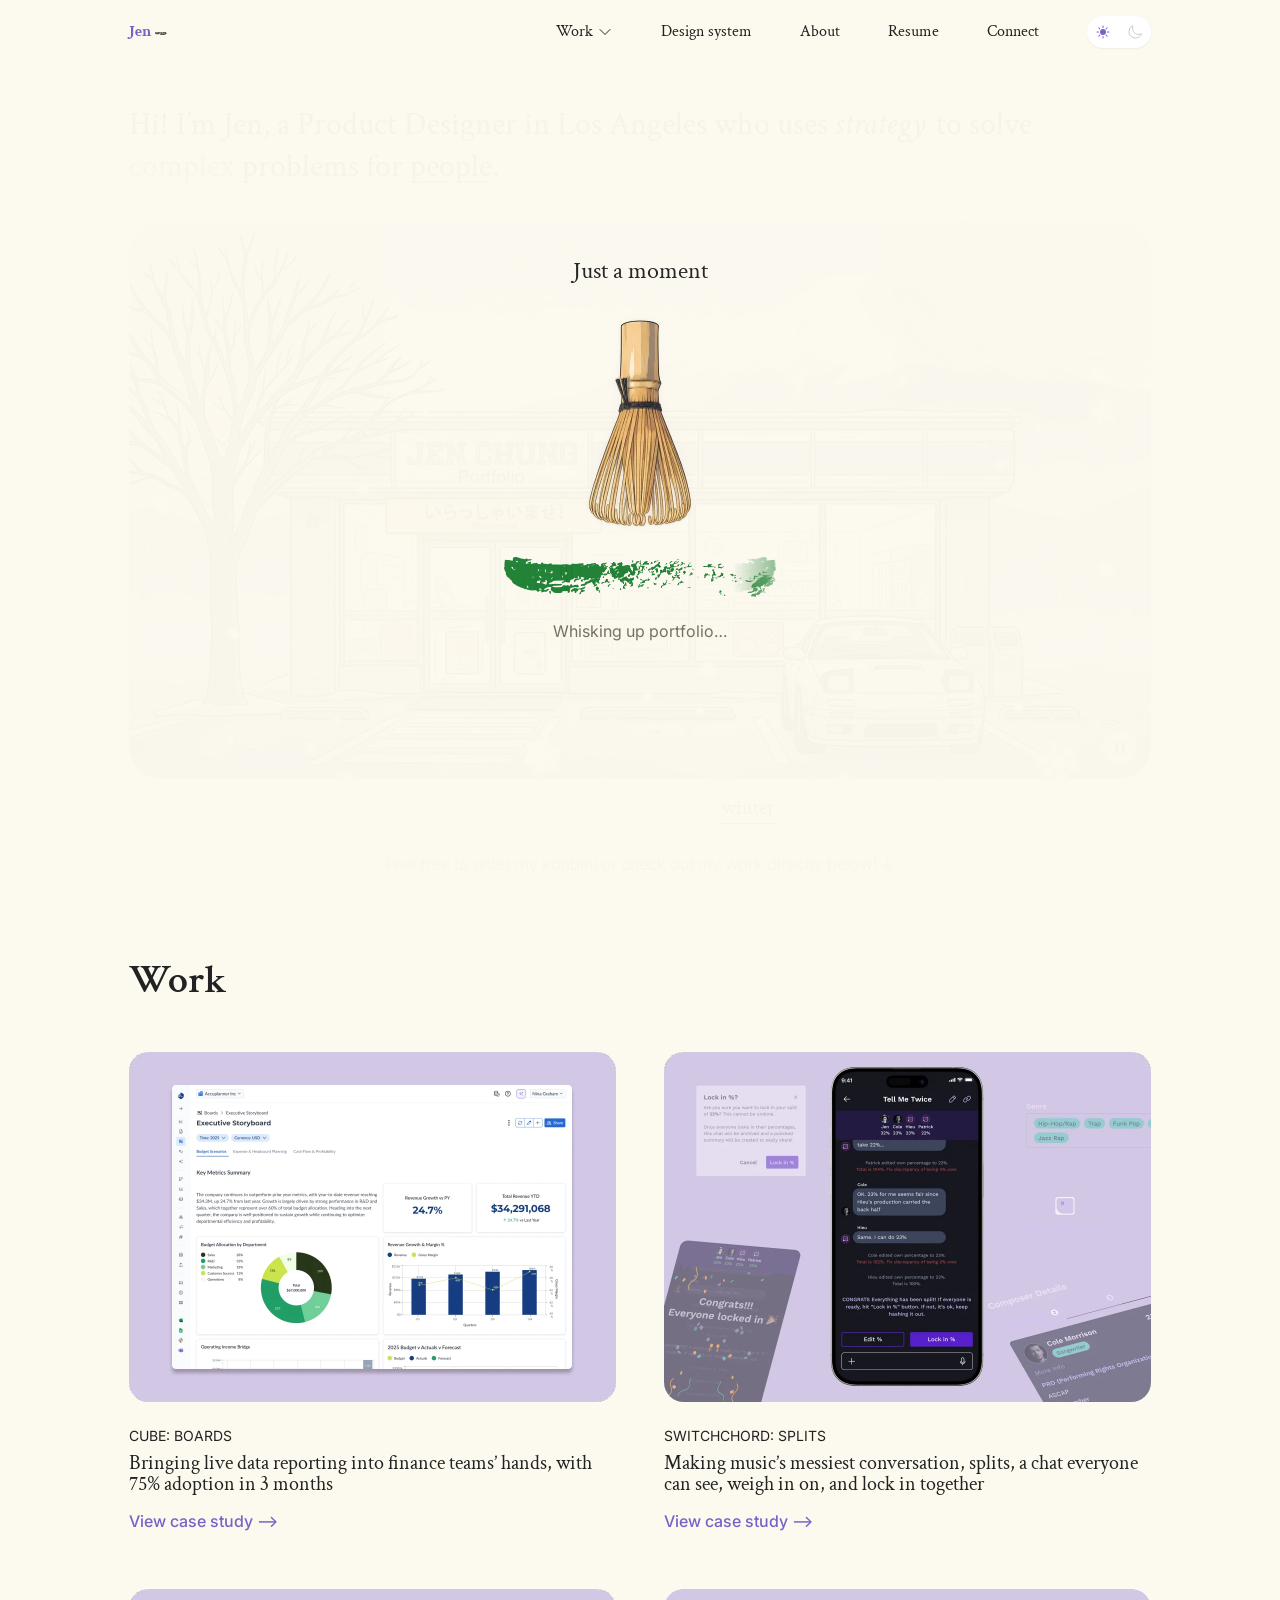
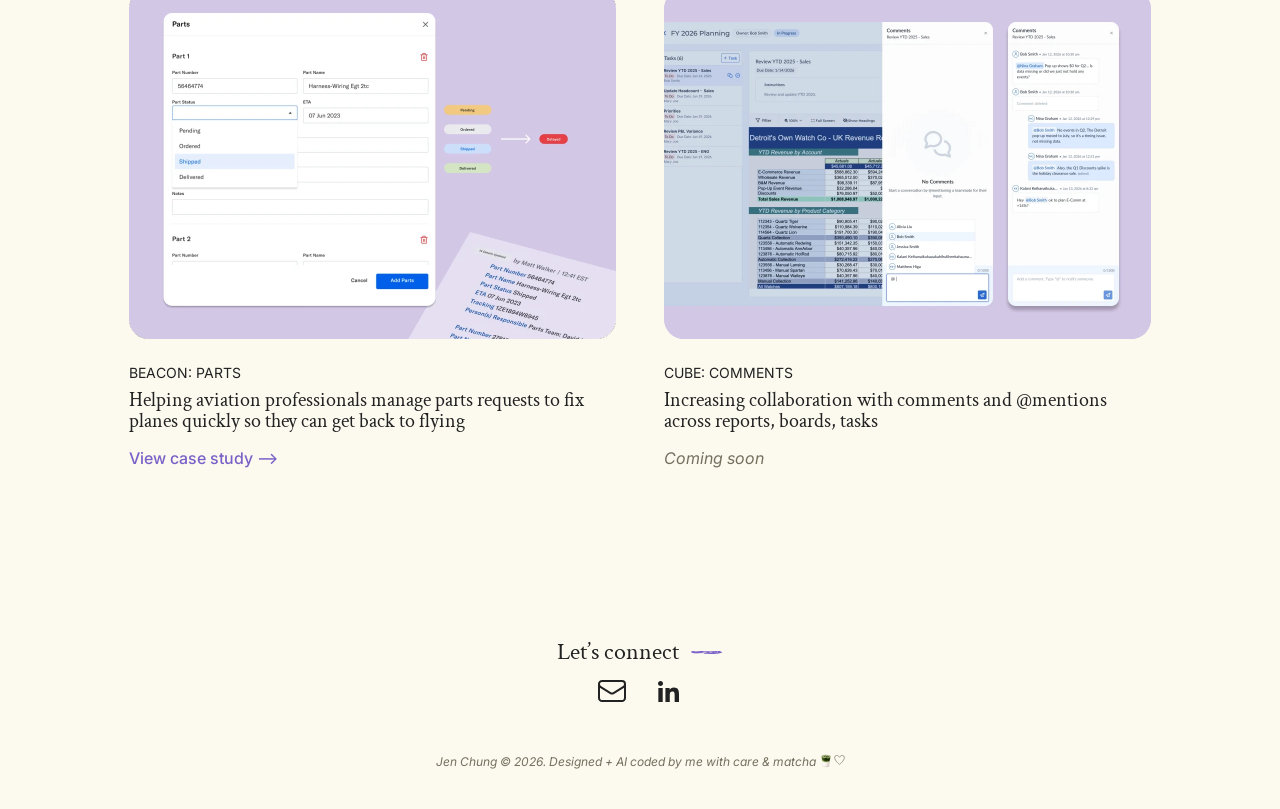
==== commit 15449331: "First-visit loader covers the whole page: no nav, no scrolling On a browser's first visit the home p" ====
--- a/index.html
+++ b/index.html
@@ -33,6 +33,12 @@
     document.documentElement.dataset.theme = t === 'dark' ? 'dark' : 'light';
     // Cards animate in as they scroll into view (skipped for reduced motion)
     if ('IntersectionObserver' in window && !matchMedia('(prefers-reduced-motion: reduce)').matches) document.documentElement.classList.add('reveal-ready');
+    // First visit: the konbini's loading screen covers the whole page, nav included, and the page
+    // can't scroll until it's done (css/site.css "First visit"; the hero says when, js/site.js).
+    // Skipped when the link points at a section (e.g. #work), so those visitors land right there.
+    try {
+      if (!localStorage.getItem('kb:visited') && (!location.hash || location.hash === '#konbini')) document.documentElement.classList.add('kb-first-load');
+    } catch (e) {}
   })();
 </script>
 <link rel="preconnect" href="https://fonts.googleapis.com">
--- a/css/site.css
+++ b/css/site.css
@@ -213,6 +213,16 @@
 
 /* ---- Hero (konbini) ----------------------------------------------------------- */
 .hero { padding-top: var(--hero-gap); }
+/* First visit: the konbini's loading screen (inside the hero frame) takes over the whole page.
+   A cover in the page color hides the nav and everything below, the hero sits on top of it,
+   and the page can't scroll. When the hero is ready, the cover fades out with its loader. */
+.kb-first-load, .kb-first-load body { overflow: hidden; }
+.kb-first-load body::before, .kb-first-fade body::before {
+  content: ""; position: fixed; inset: 0; z-index: 900;
+  background: var(--bg-page);
+}
+.kb-first-fade body::before { opacity: 0; transition: opacity .4s ease; pointer-events: none; }
+.kb-first-load .hero, .kb-first-fade .hero { position: relative; z-index: 901; }
 /* Inside the konbini (#konbini): the fridge is a page of its own */
 .in-konbini main > :not(.hero), .in-konbini .footer { display: none; }
 .hero-frame {
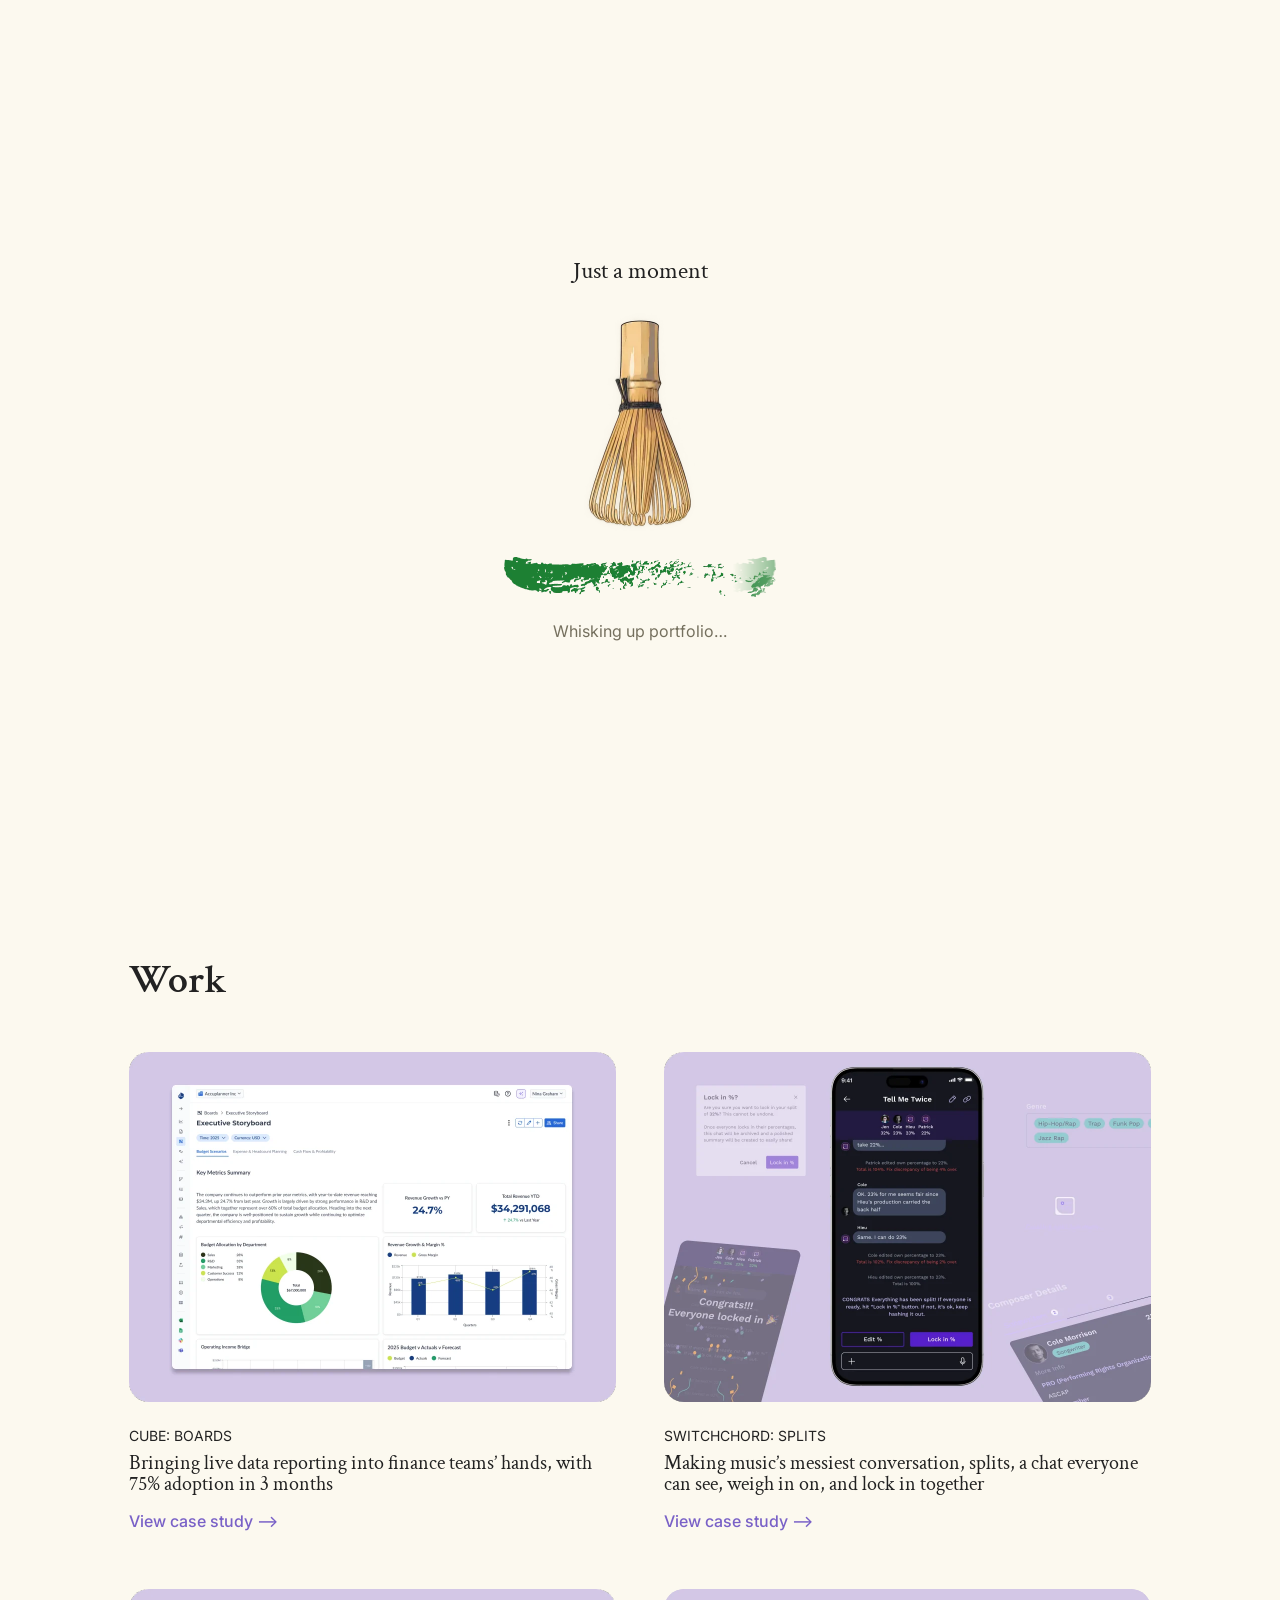
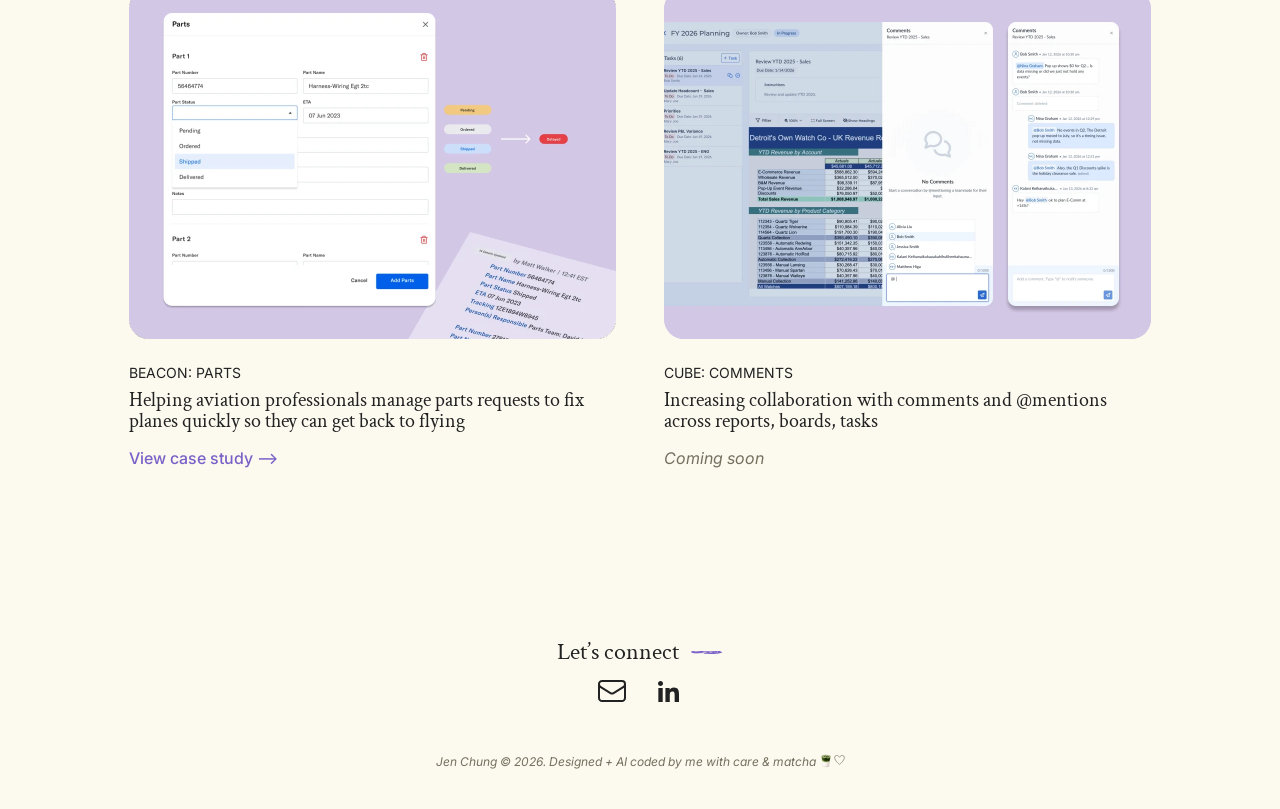
==== commit ac8d15c0: "Every visit starts in light mode The light/dark toggle now lasts for the current visit only (session" ====
--- a/index.html
+++ b/index.html
@@ -24,12 +24,14 @@
      Click events: links with data-umami-event="…" (Resume, Email, LinkedIn, case study cards) + "Case study unlocked" in js/site.js -->
 <script defer src="https://cloud.umami.is/script.js" data-website-id="02b9c8de-7507-452b-8b9c-7aef02b59c9d" data-domains="jen-chung.com,www.jen-chung.com,jenchuu.github.io"></script>
 <meta name="theme-color" content="#fcf9ef">
+<meta name="color-scheme" content="only light">   <!-- stops phones' automatic dark mode from darkening the page; the site has its own dark theme -->
 <script>
   // Set the theme before the page paints, so there's no flash of the wrong colors.
-  // A visitor's choice is remembered; first-time visitors get light (the site's default).
   (function () {
     var t = 'light';
-    try { t = localStorage.getItem('jc-theme') || t; } catch (e) {}
+    // Every visit starts in light. A visitor's light/dark choice lasts for this visit only (sessionStorage);
+    // the old remembered choice is cleared so returning visitors start in light too.
+    try { localStorage.removeItem('jc-theme'); t = sessionStorage.getItem('jc-theme') || t; } catch (e) {}
     document.documentElement.dataset.theme = t === 'dark' ? 'dark' : 'light';
     // Cards animate in as they scroll into view (skipped for reduced motion)
     if ('IntersectionObserver' in window && !matchMedia('(prefers-reduced-motion: reduce)').matches) document.documentElement.classList.add('reveal-ready');
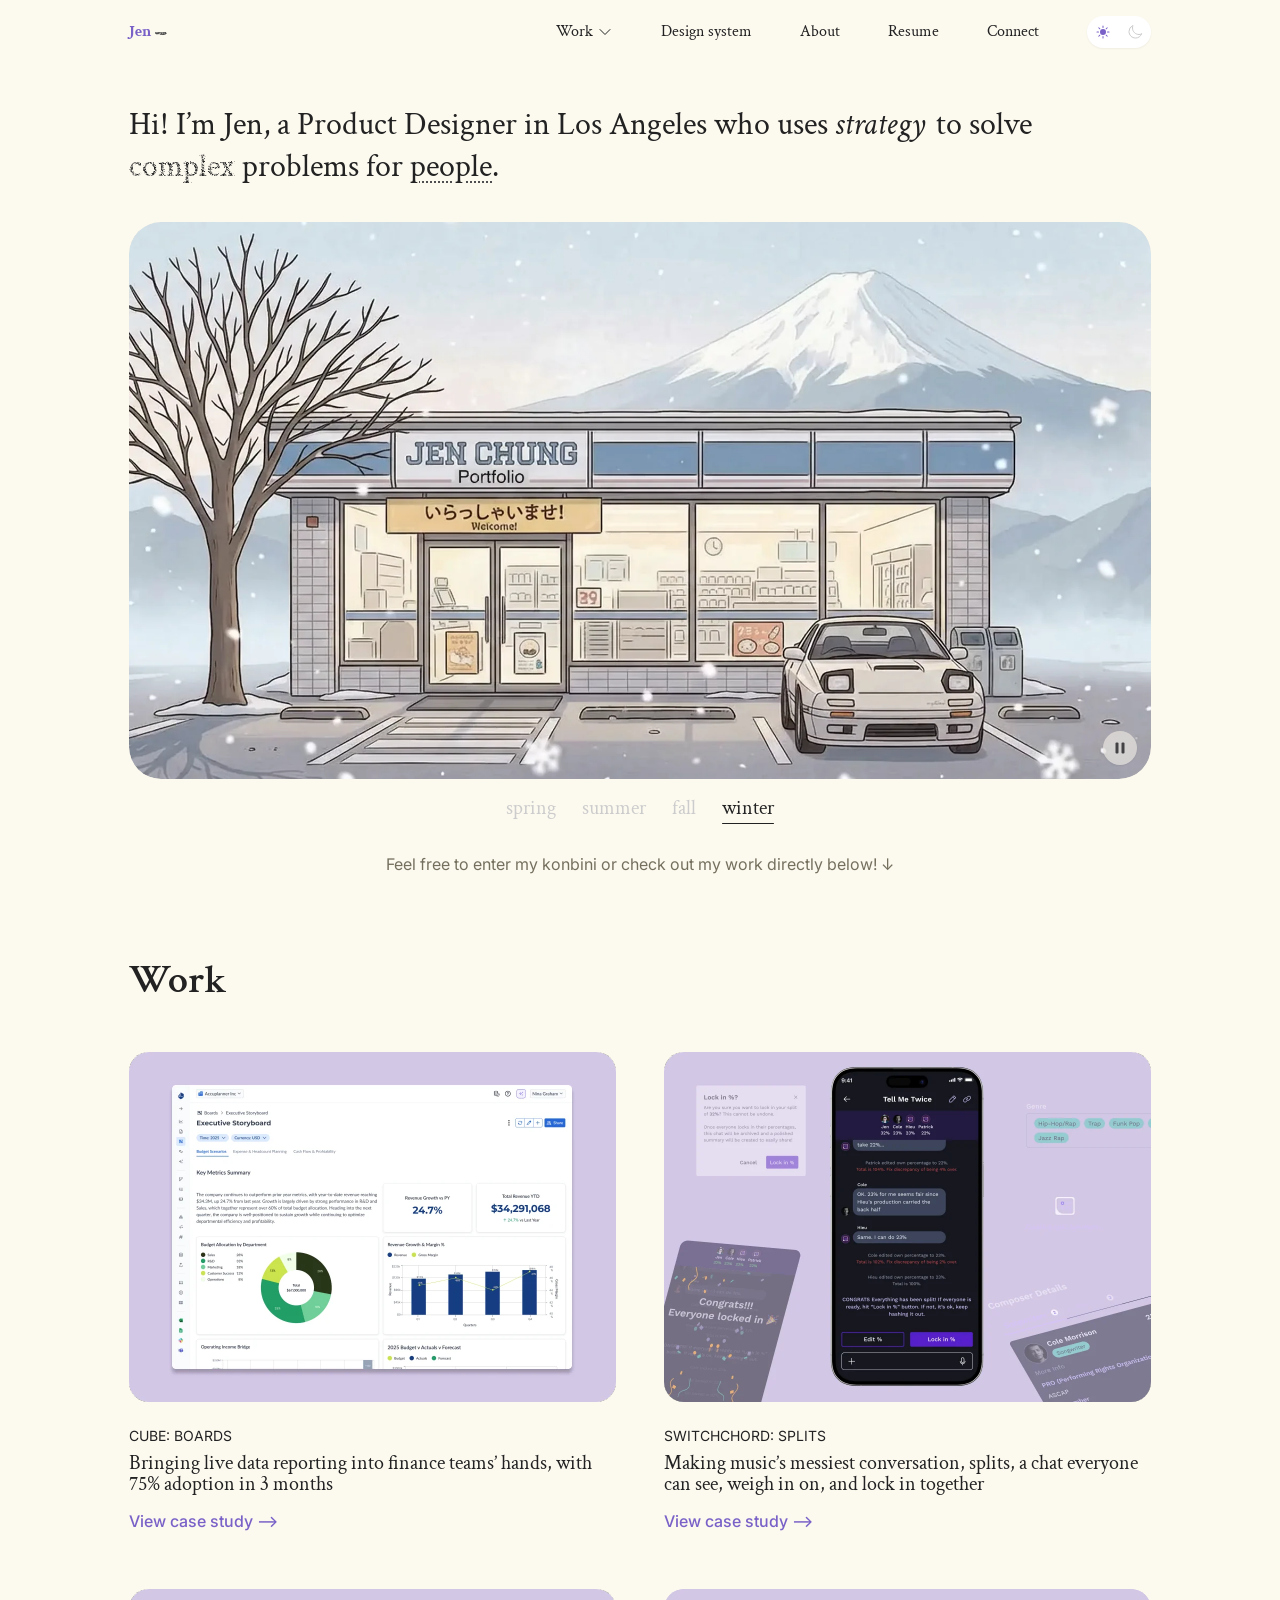
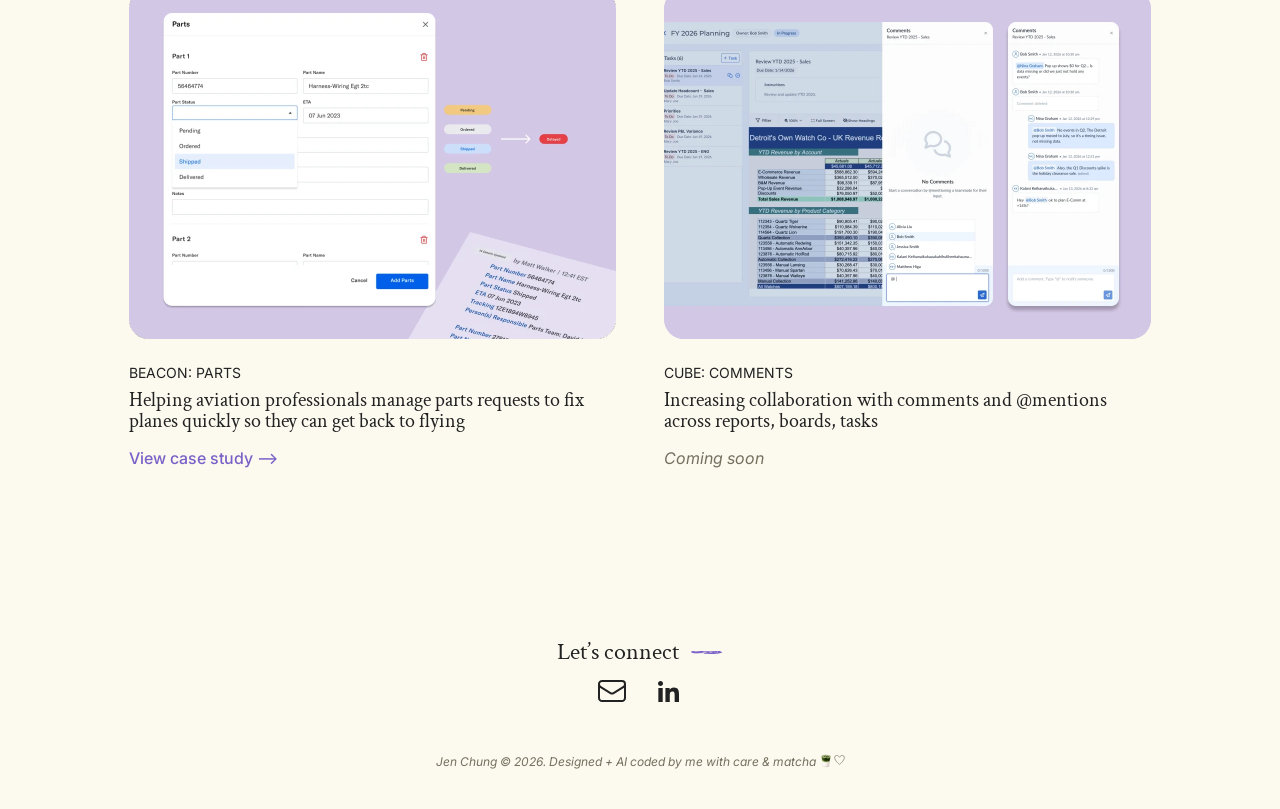
==== commit 8f43c6e7: "Remember the light/dark choice again; light stays the default Back to localStorage for the toggle, w" ====
--- a/index.html
+++ b/index.html
@@ -29,9 +29,8 @@
   // Set the theme before the page paints, so there's no flash of the wrong colors.
   (function () {
     var t = 'light';
-    // Every visit starts in light. A visitor's light/dark choice lasts for this visit only (sessionStorage);
-    // the old remembered choice is cleared so returning visitors start in light too.
-    try { localStorage.removeItem('jc-theme'); t = sessionStorage.getItem('jc-theme') || t; } catch (e) {}
+    // Starts in light. Once a visitor picks light or dark with the toggle, it's remembered on that device.
+    try { t = localStorage.getItem('jc-theme') || t; } catch (e) {}
     document.documentElement.dataset.theme = t === 'dark' ? 'dark' : 'light';
     // Cards animate in as they scroll into view (skipped for reduced motion)
     if ('IntersectionObserver' in window && !matchMedia('(prefers-reduced-motion: reduce)').matches) document.documentElement.classList.add('reveal-ready');
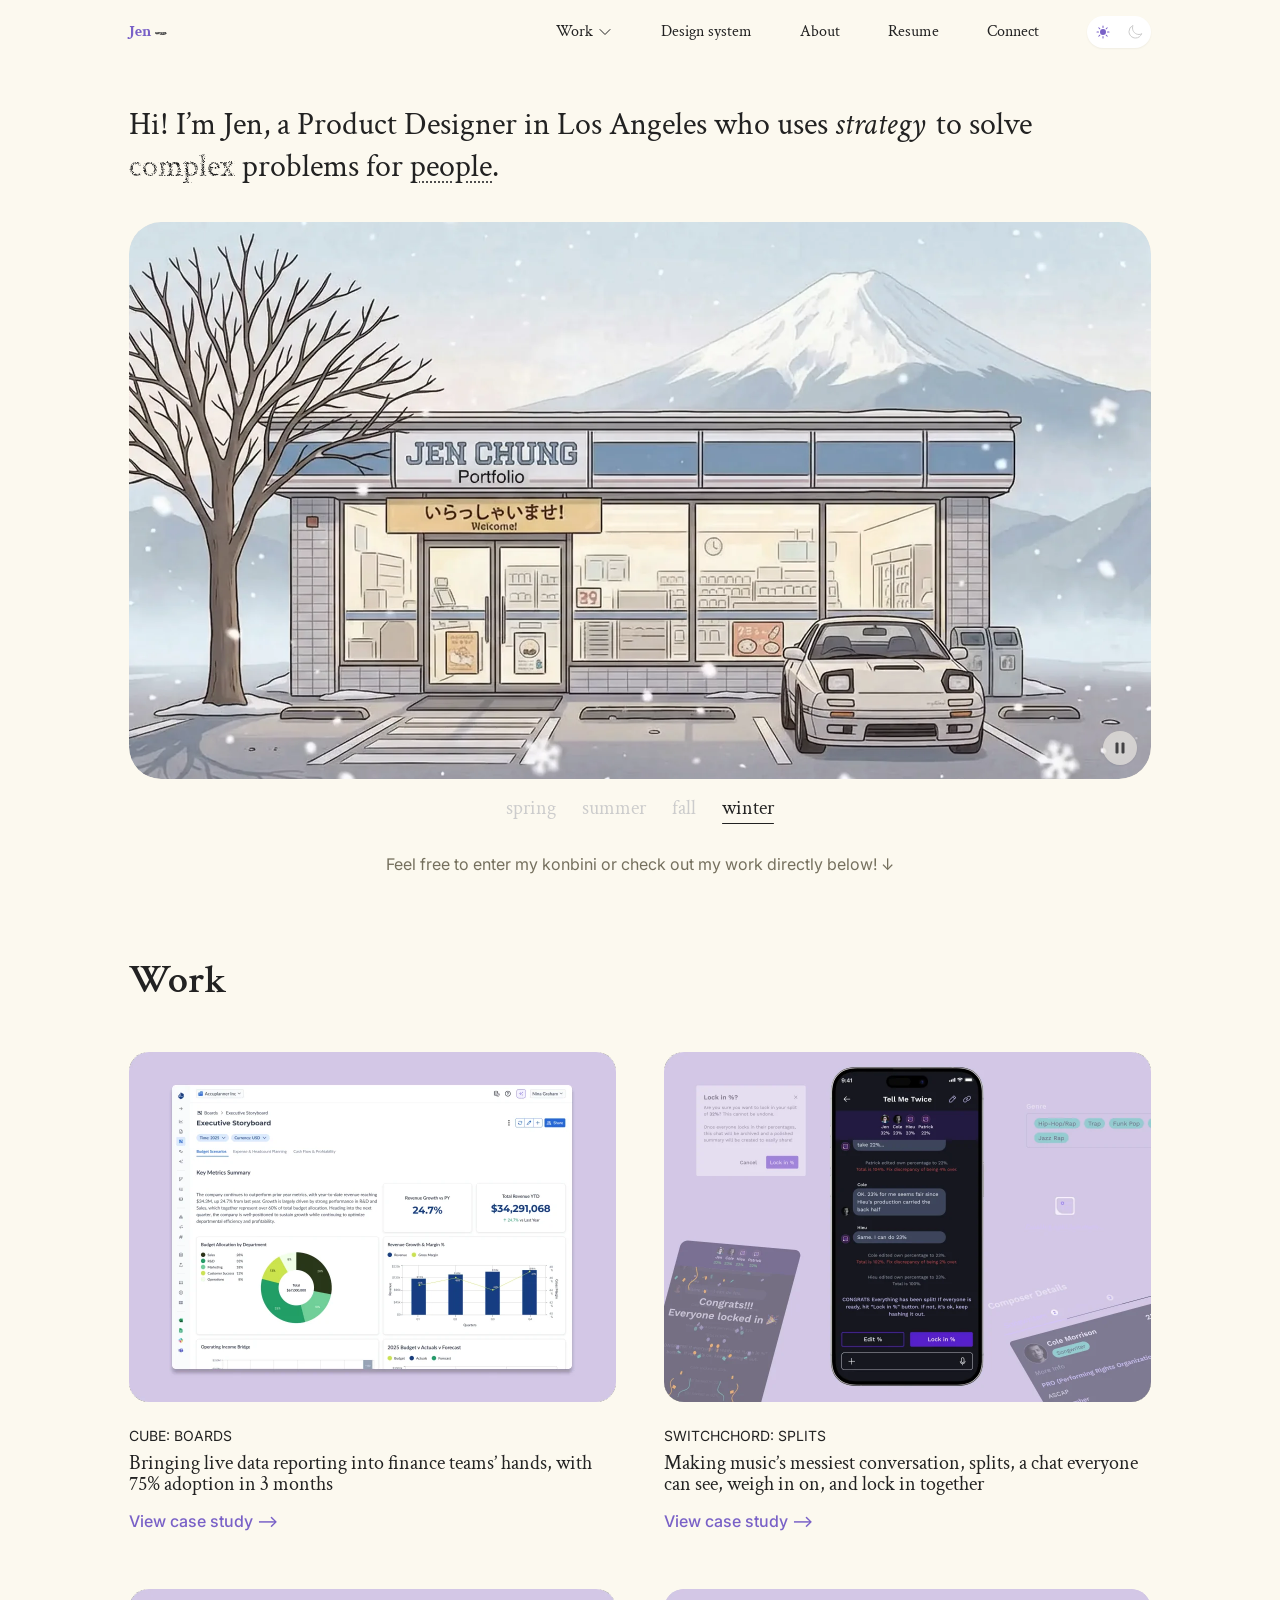
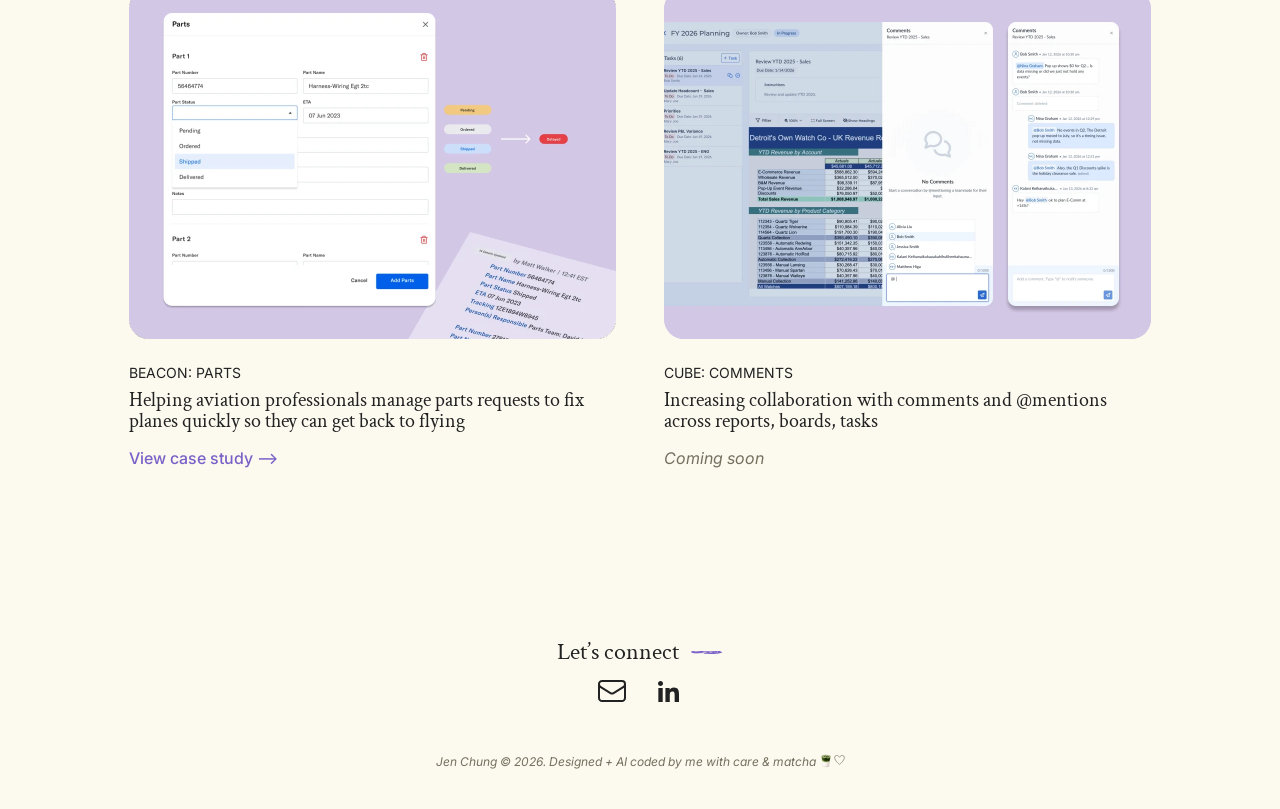
==== commit f2ee5c63: "Analytics: count jen-chung.com only (drop the github.io preview) Co-Authored-By: Claude Opus 5.5 <no" ====
--- a/index.html
+++ b/index.html
@@ -20,9 +20,8 @@
 <link rel="icon" href="assets/favicon/favicon-light.svg" type="image/svg+xml" data-favicon>   <!-- js/site.js swaps in favicon-dark.svg in dark mode -->
 <link rel="apple-touch-icon" href="assets/favicon/apple-touch-icon.png">
 <!-- Analytics: Umami Cloud (no cookies). data-domains: only counts visits on the live site, not local previews.
-     ✏️ jenchuu.github.io is there for testing during Phase 6: remove it (and reset the stats in Umami) before going live.
      Click events: links with data-umami-event="…" (Resume, Email, LinkedIn, case study cards) + "Case study unlocked" in js/site.js -->
-<script defer src="https://cloud.umami.is/script.js" data-website-id="02b9c8de-7507-452b-8b9c-7aef02b59c9d" data-domains="jen-chung.com,www.jen-chung.com,jenchuu.github.io"></script>
+<script defer src="https://cloud.umami.is/script.js" data-website-id="02b9c8de-7507-452b-8b9c-7aef02b59c9d" data-domains="jen-chung.com,www.jen-chung.com"></script>
 <meta name="theme-color" content="#fcf9ef">
 <meta name="color-scheme" content="only light">   <!-- stops phones' automatic dark mode from darkening the page; the site has its own dark theme -->
 <script>
--- a/css/site.css
+++ b/css/site.css
@@ -390,8 +390,9 @@
 .lb-item > :is(img, .crop) { border-radius: var(--radius-s); }
 
 /* Title + main images */
-.cs-head { padding-top: 56px; }                      /* case studies: 56px below the nav at every size */
+.cs-head { padding-top: 56px; }                      /* case studies: 56px below the nav (32px on phones, below) */
 .ds .cs-head { padding-top: 32px; }                  /* other pages (Design system, About): 32px */
+@media (max-width: 759px) { .cs-head { padding-top: 32px; } }   /* phones: every page starts 32px below the nav */
 .cs-label { font-family: var(--font-sans); font-size: 24px; line-height: 1.5; color: var(--accent-default); text-transform: uppercase; }
 .cs-title { margin-top: 8px; font-family: var(--font-serif); font-weight: 600; font-size: 56px; line-height: 1; }
 .cs-hero { display: grid; grid-template-columns: repeat(2, minmax(0, 1fr)); gap: 16px; margin-top: 32px; }
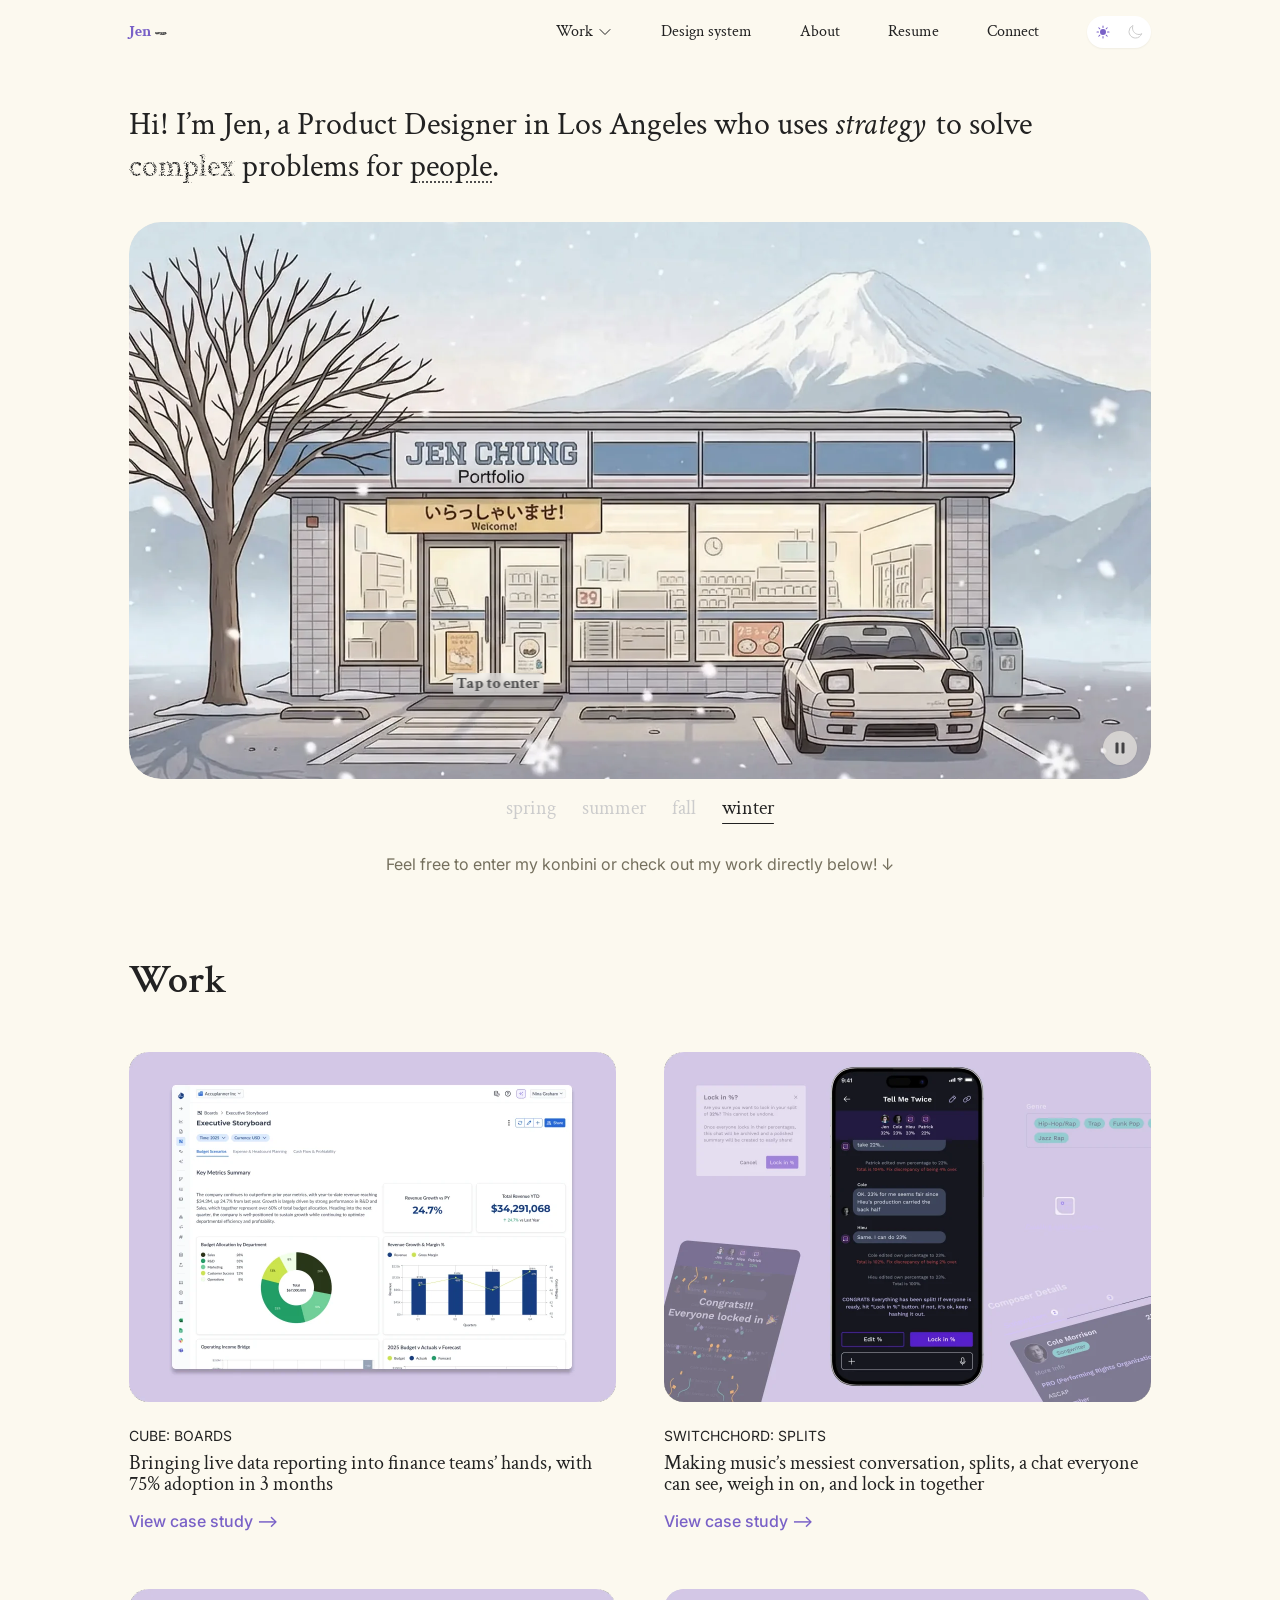
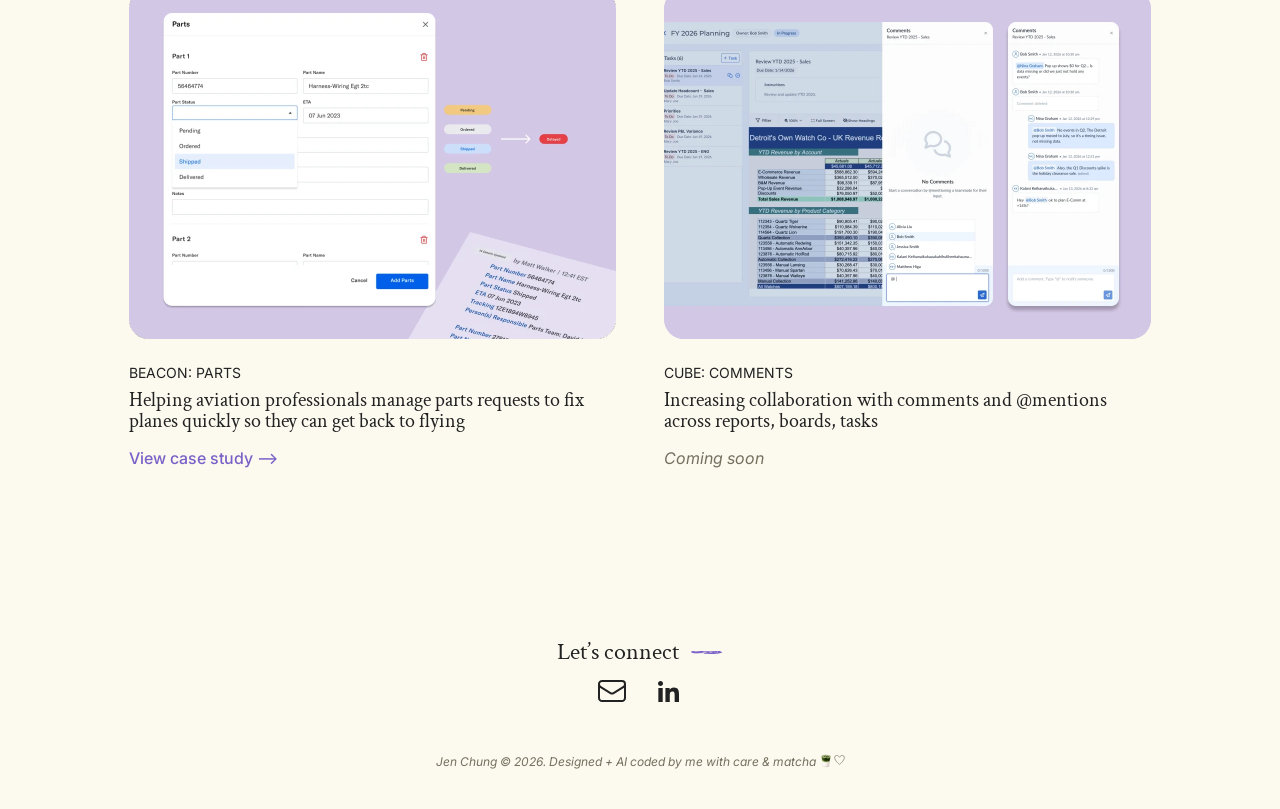
==== commit 48c5301e: "Analytics: ?notrack link to stop counting Jen's own visits Opening any page with ?notrack sets Umami" ====
--- a/index.html
+++ b/index.html
@@ -21,6 +21,17 @@
 <link rel="apple-touch-icon" href="assets/favicon/apple-touch-icon.png">
 <!-- Analytics: Umami Cloud (no cookies). data-domains: only counts visits on the live site, not local previews.
      Click events: links with data-umami-event="…" (Resume, Email, LinkedIn, case study cards) + "Case study unlocked" in js/site.js -->
+<script>
+  // Jen's own visits: open any page with ?notrack to stop counting this browser (?track to undo).
+  (function () {
+    var q = new URLSearchParams(location.search), off = q.has('notrack'), on = q.has('track');
+    if (!off && !on) return;
+    try { off ? localStorage.setItem('umami.disabled', '1') : localStorage.removeItem('umami.disabled'); } catch (e) {}
+    q.delete('notrack'); q.delete('track');
+    history.replaceState(null, '', location.pathname + (q.toString() ? '?' + q : '') + location.hash);
+    setTimeout(function () { alert(off ? "Analytics off: your visits in this browser won't be counted." : 'Analytics on: your visits in this browser count again.'); }, 300);
+  })();
+</script>
 <script defer src="https://cloud.umami.is/script.js" data-website-id="02b9c8de-7507-452b-8b9c-7aef02b59c9d" data-domains="jen-chung.com,www.jen-chung.com"></script>
 <meta name="theme-color" content="#fcf9ef">
 <meta name="color-scheme" content="only light">   <!-- stops phones' automatic dark mode from darkening the page; the site has its own dark theme -->
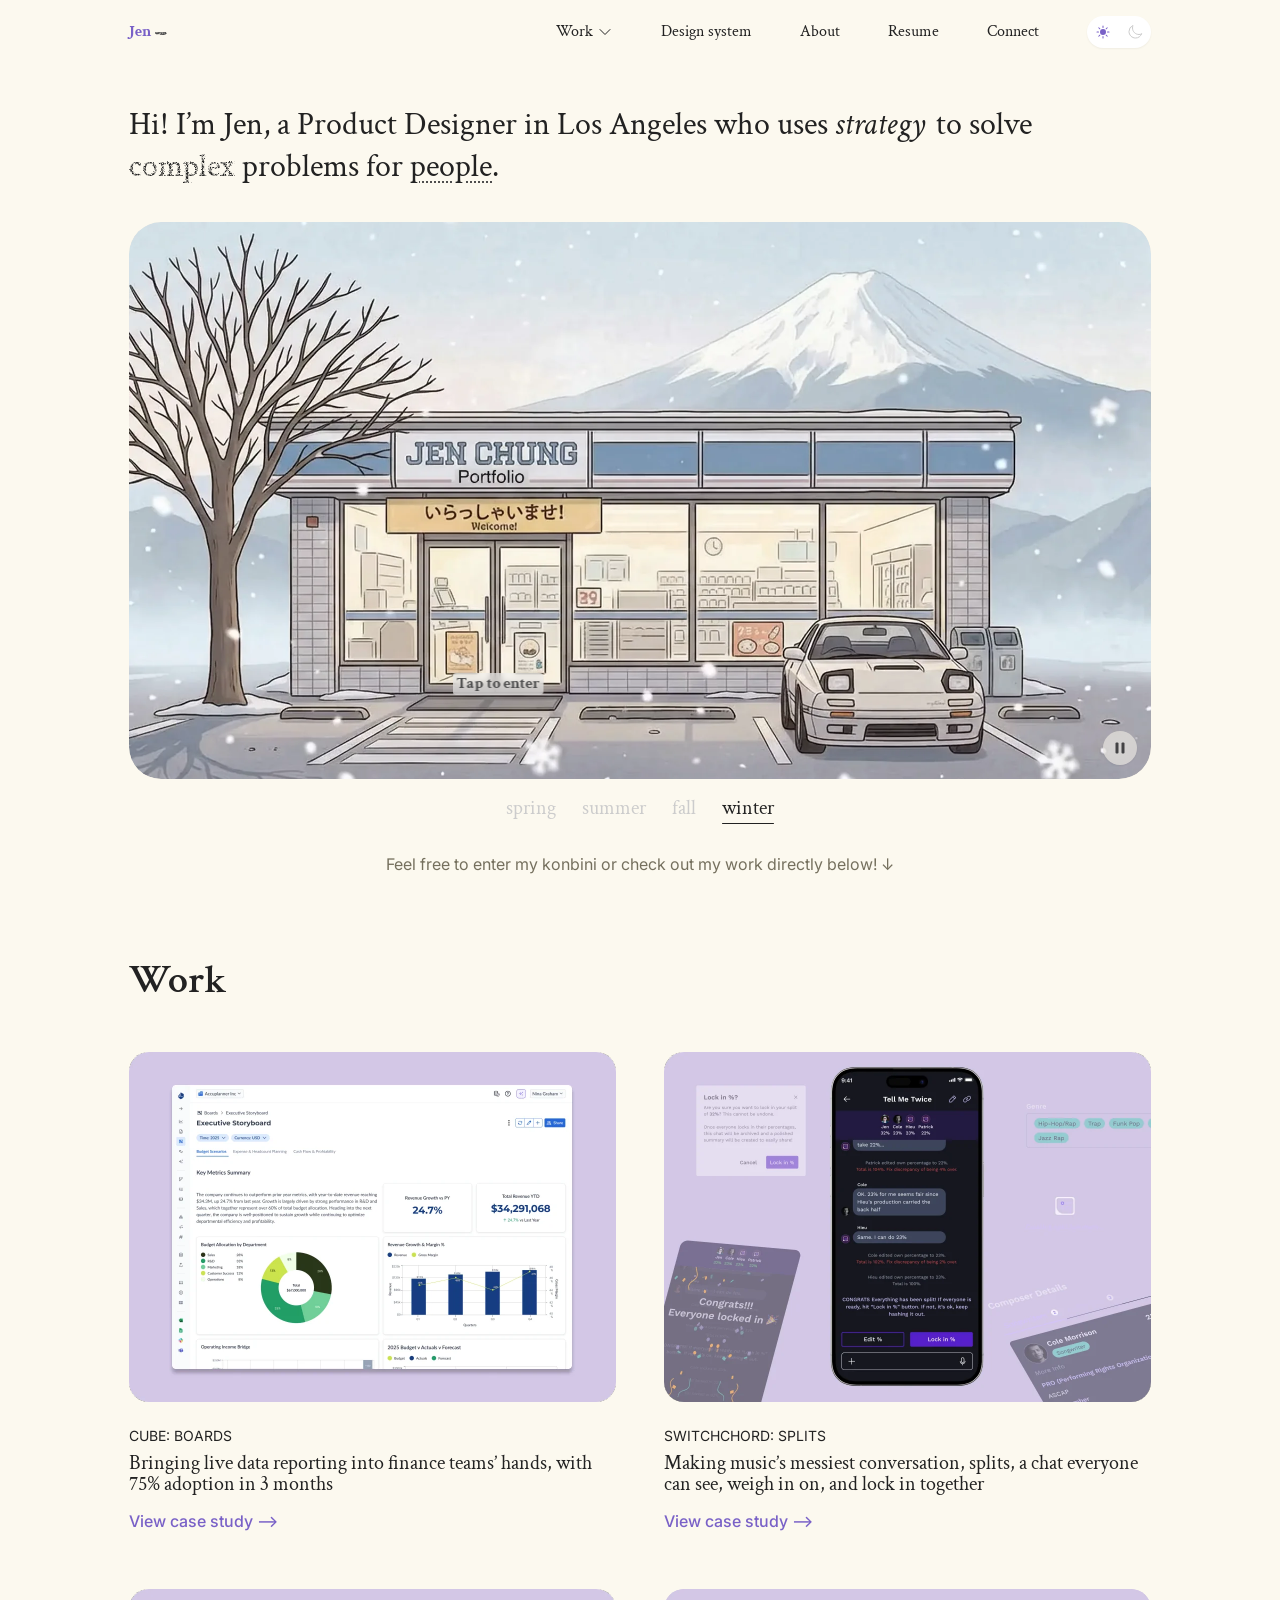
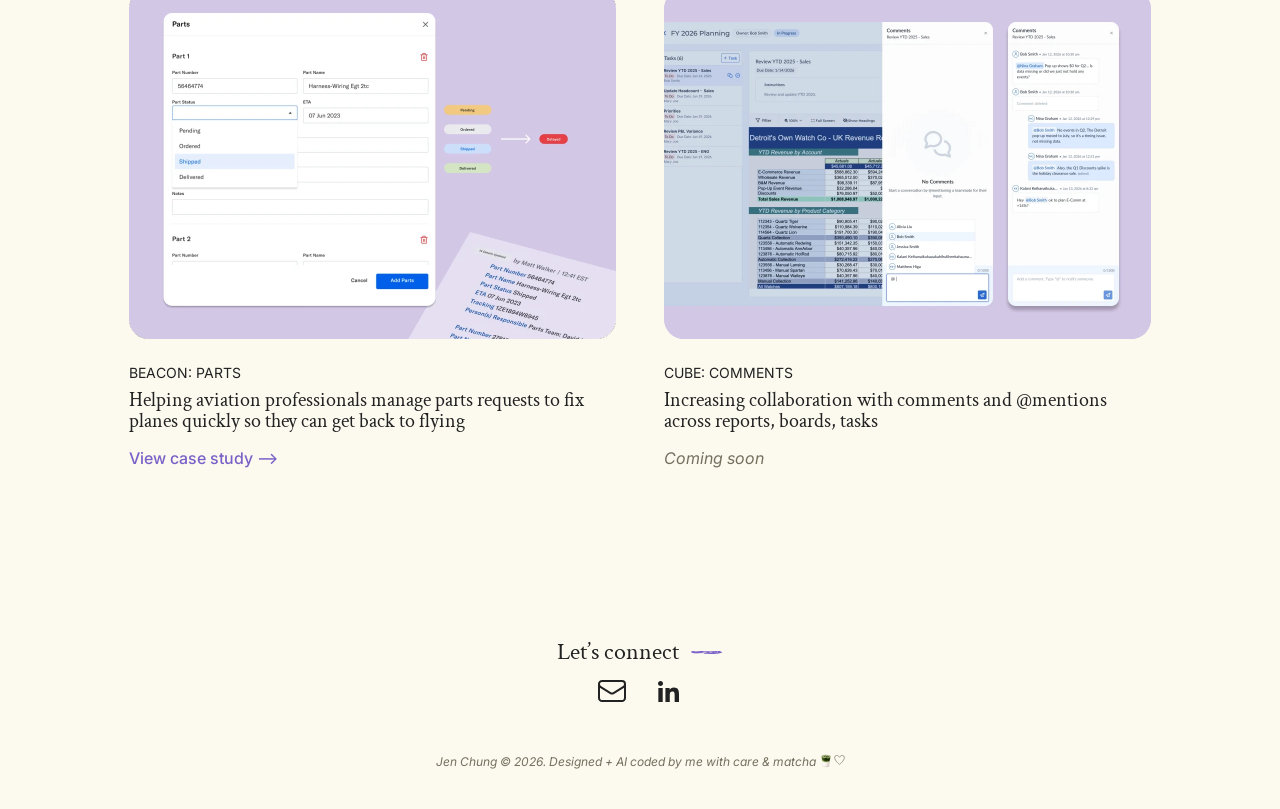
==== commit 68105a6e: "Analytics: track entering the konbini and fridge item clicks The konbini (its own page in a frame) s" ====
--- a/index.html
+++ b/index.html
@@ -20,7 +20,8 @@
 <link rel="icon" href="assets/favicon/favicon-light.svg" type="image/svg+xml" data-favicon>   <!-- js/site.js swaps in favicon-dark.svg in dark mode -->
 <link rel="apple-touch-icon" href="assets/favicon/apple-touch-icon.png">
 <!-- Analytics: Umami Cloud (no cookies). data-domains: only counts visits on the live site, not local previews.
-     Click events: links with data-umami-event="…" (Resume, Email, LinkedIn, case study cards) + "Case study unlocked" in js/site.js -->
+     Click events: links with data-umami-event="…" (Resume, Email, LinkedIn, case study cards) + "Case study unlocked" in js/site.js
+     + "Konbini entered" and "Fridge item" (sent up by the konbini, see konbini:track in js/site.js) -->
 <script>
   // Jen's own visits: open any page with ?notrack to stop counting this browser (?track to undo).
   (function () {
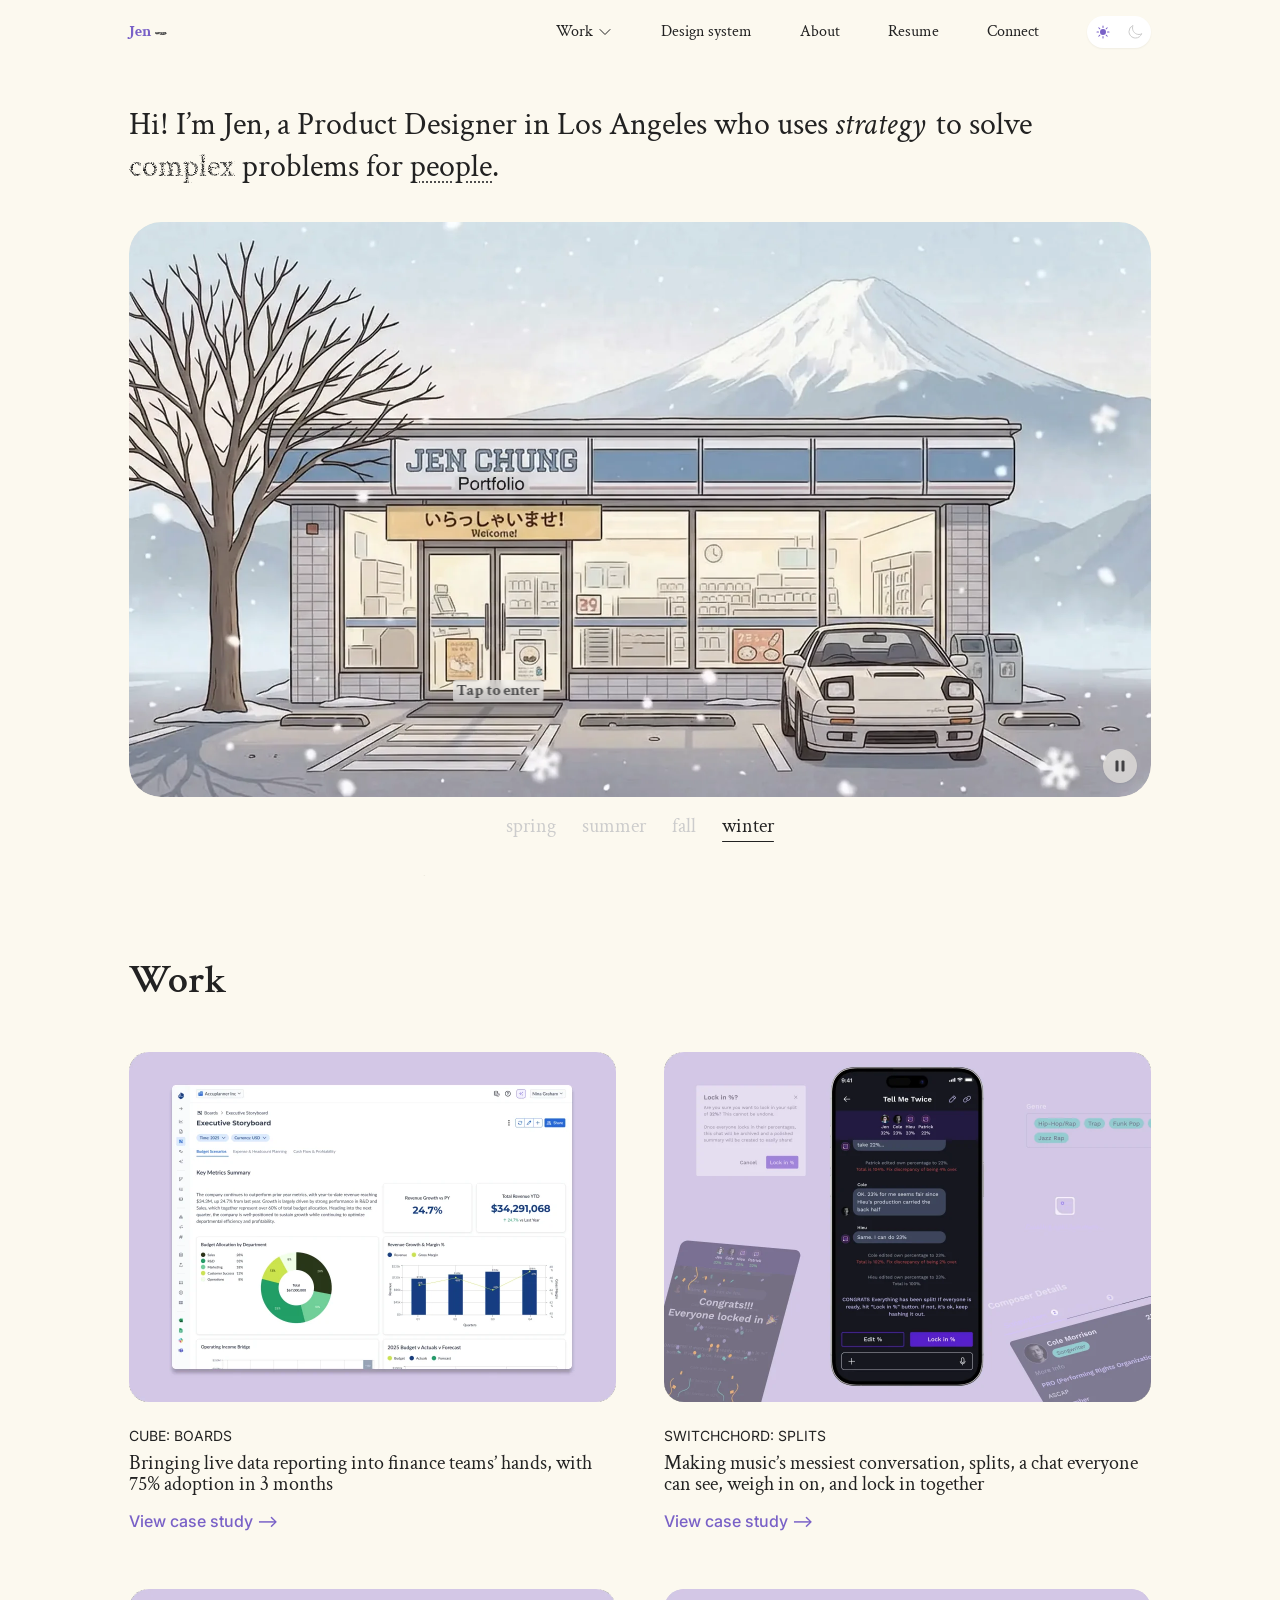
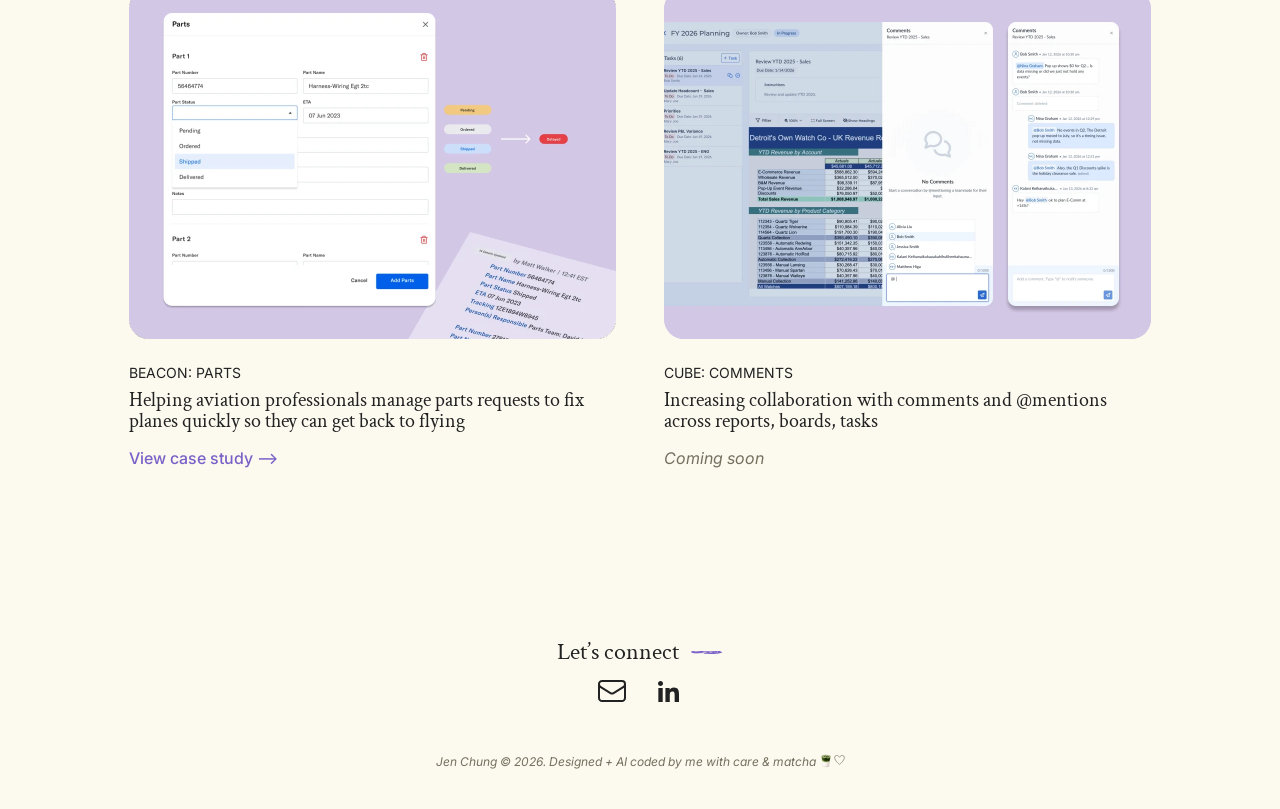
==== commit b7a98c7e: "Analytics: count bento clicks only, as "Konbini bento" + study Shelf items (first and second shelf) " ====
--- a/index.html
+++ b/index.html
@@ -21,7 +21,7 @@
 <link rel="apple-touch-icon" href="assets/favicon/apple-touch-icon.png">
 <!-- Analytics: Umami Cloud (no cookies). data-domains: only counts visits on the live site, not local previews.
      Click events: links with data-umami-event="…" (Resume, Email, LinkedIn, case study cards) + "Case study unlocked" in js/site.js
-     + "Konbini entered" and "Fridge item" (sent up by the konbini, see konbini:track in js/site.js) -->
+     + "Konbini entered" and "Konbini bento" (sent up by the konbini, see konbini:track in js/site.js) -->
 <script>
   // Jen's own visits: open any page with ?notrack to stop counting this browser (?track to undo).
   (function () {
